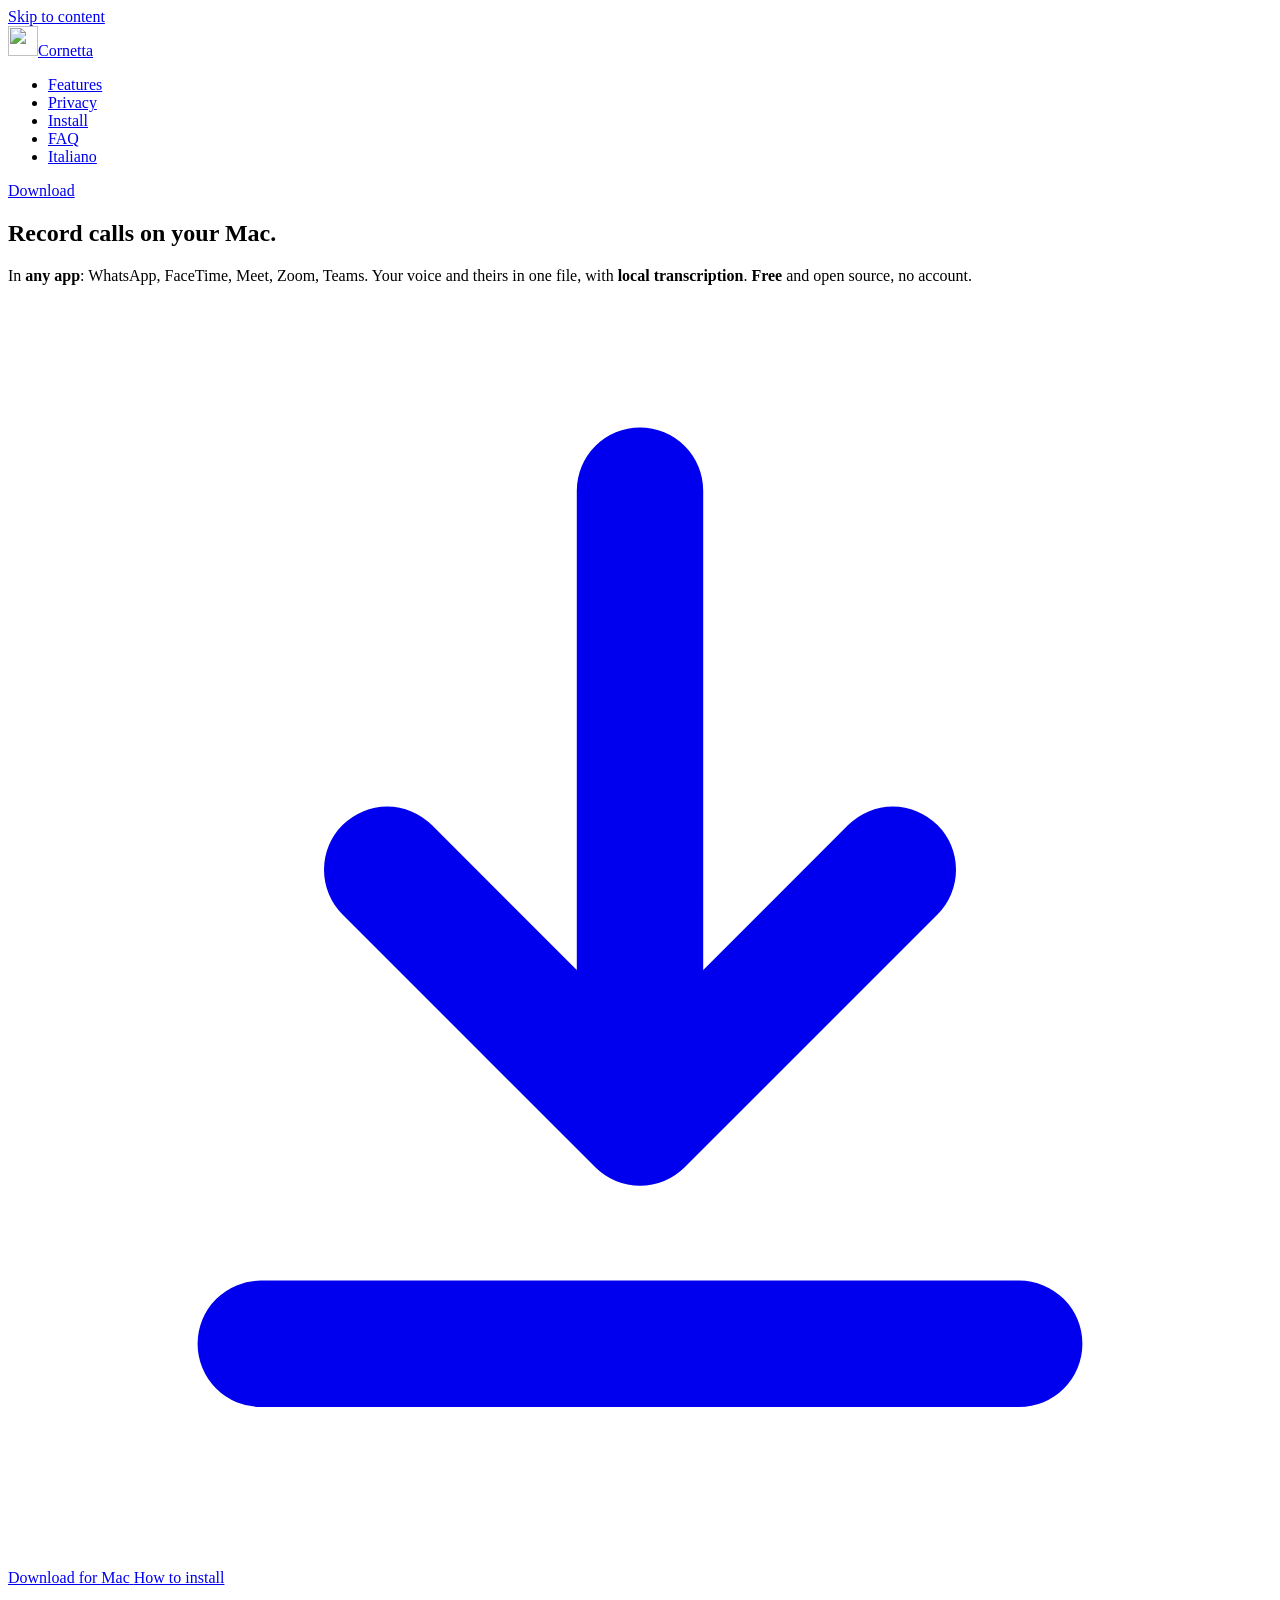
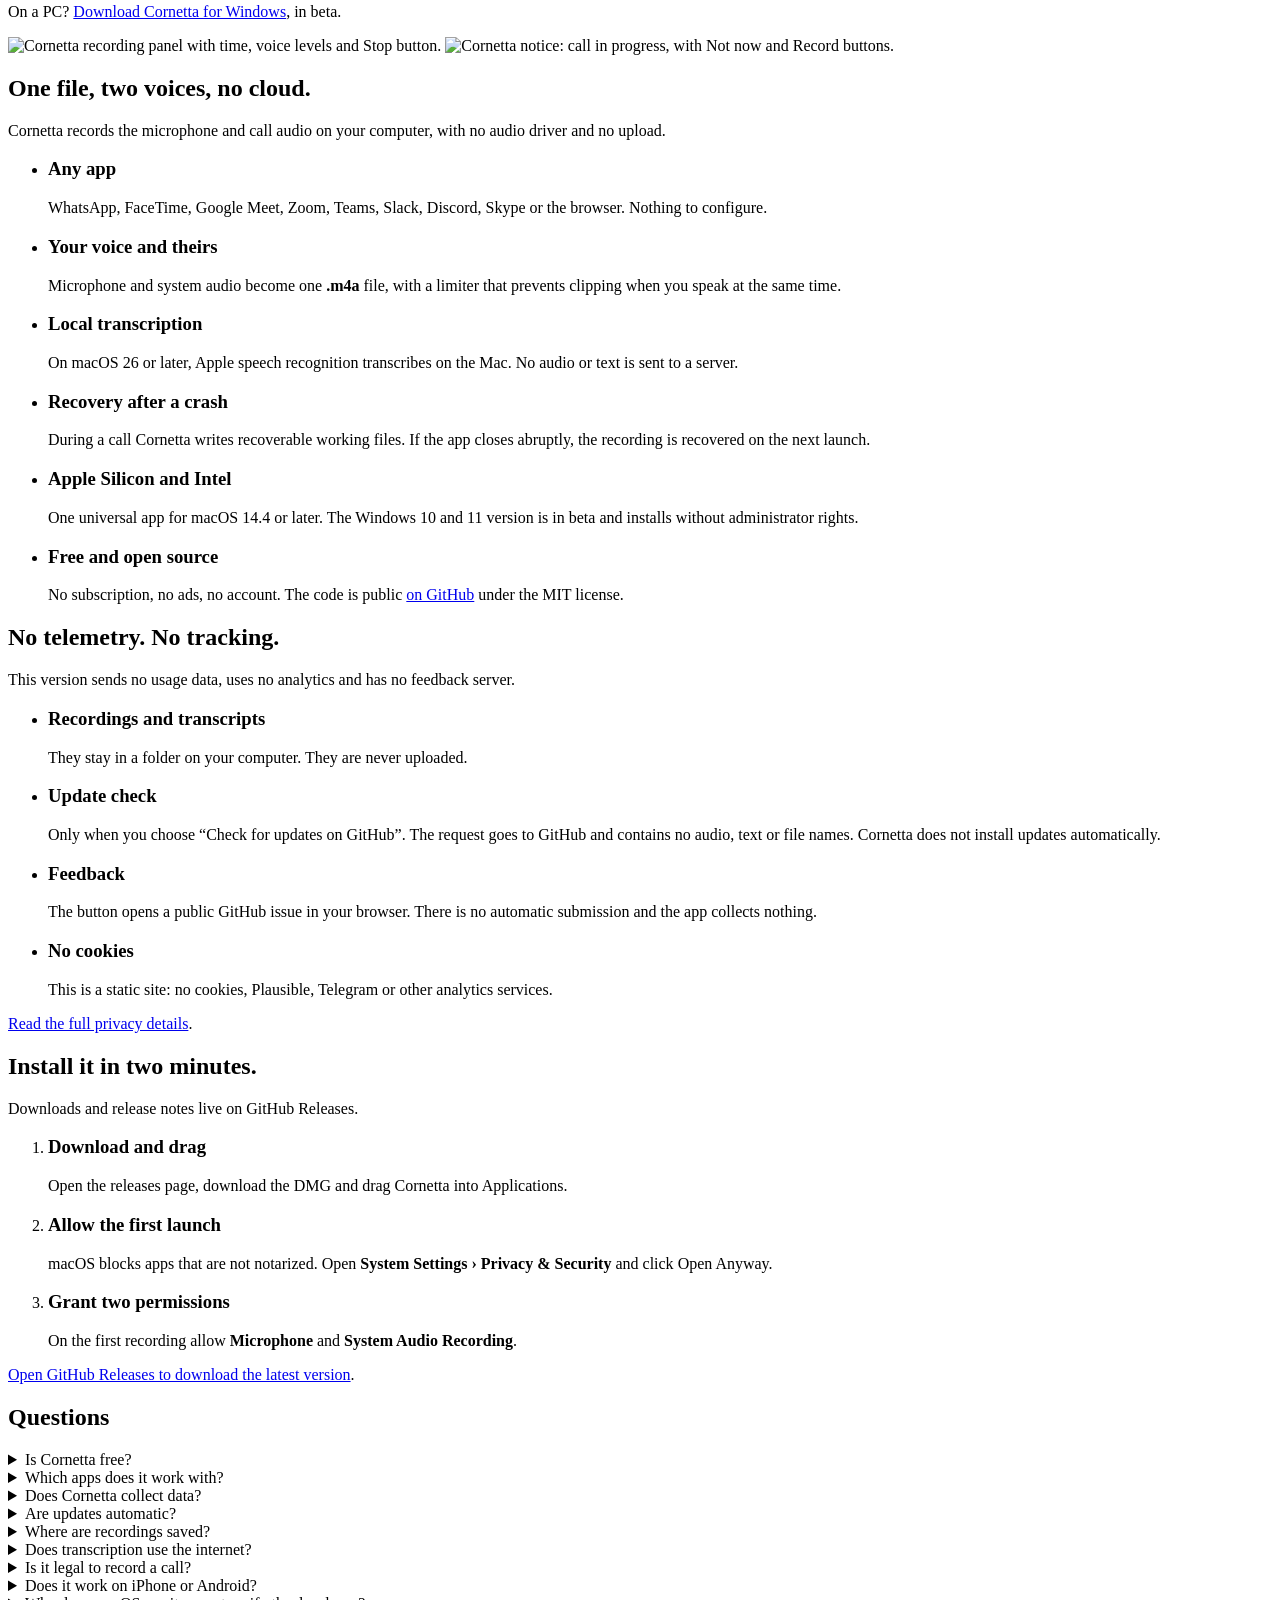
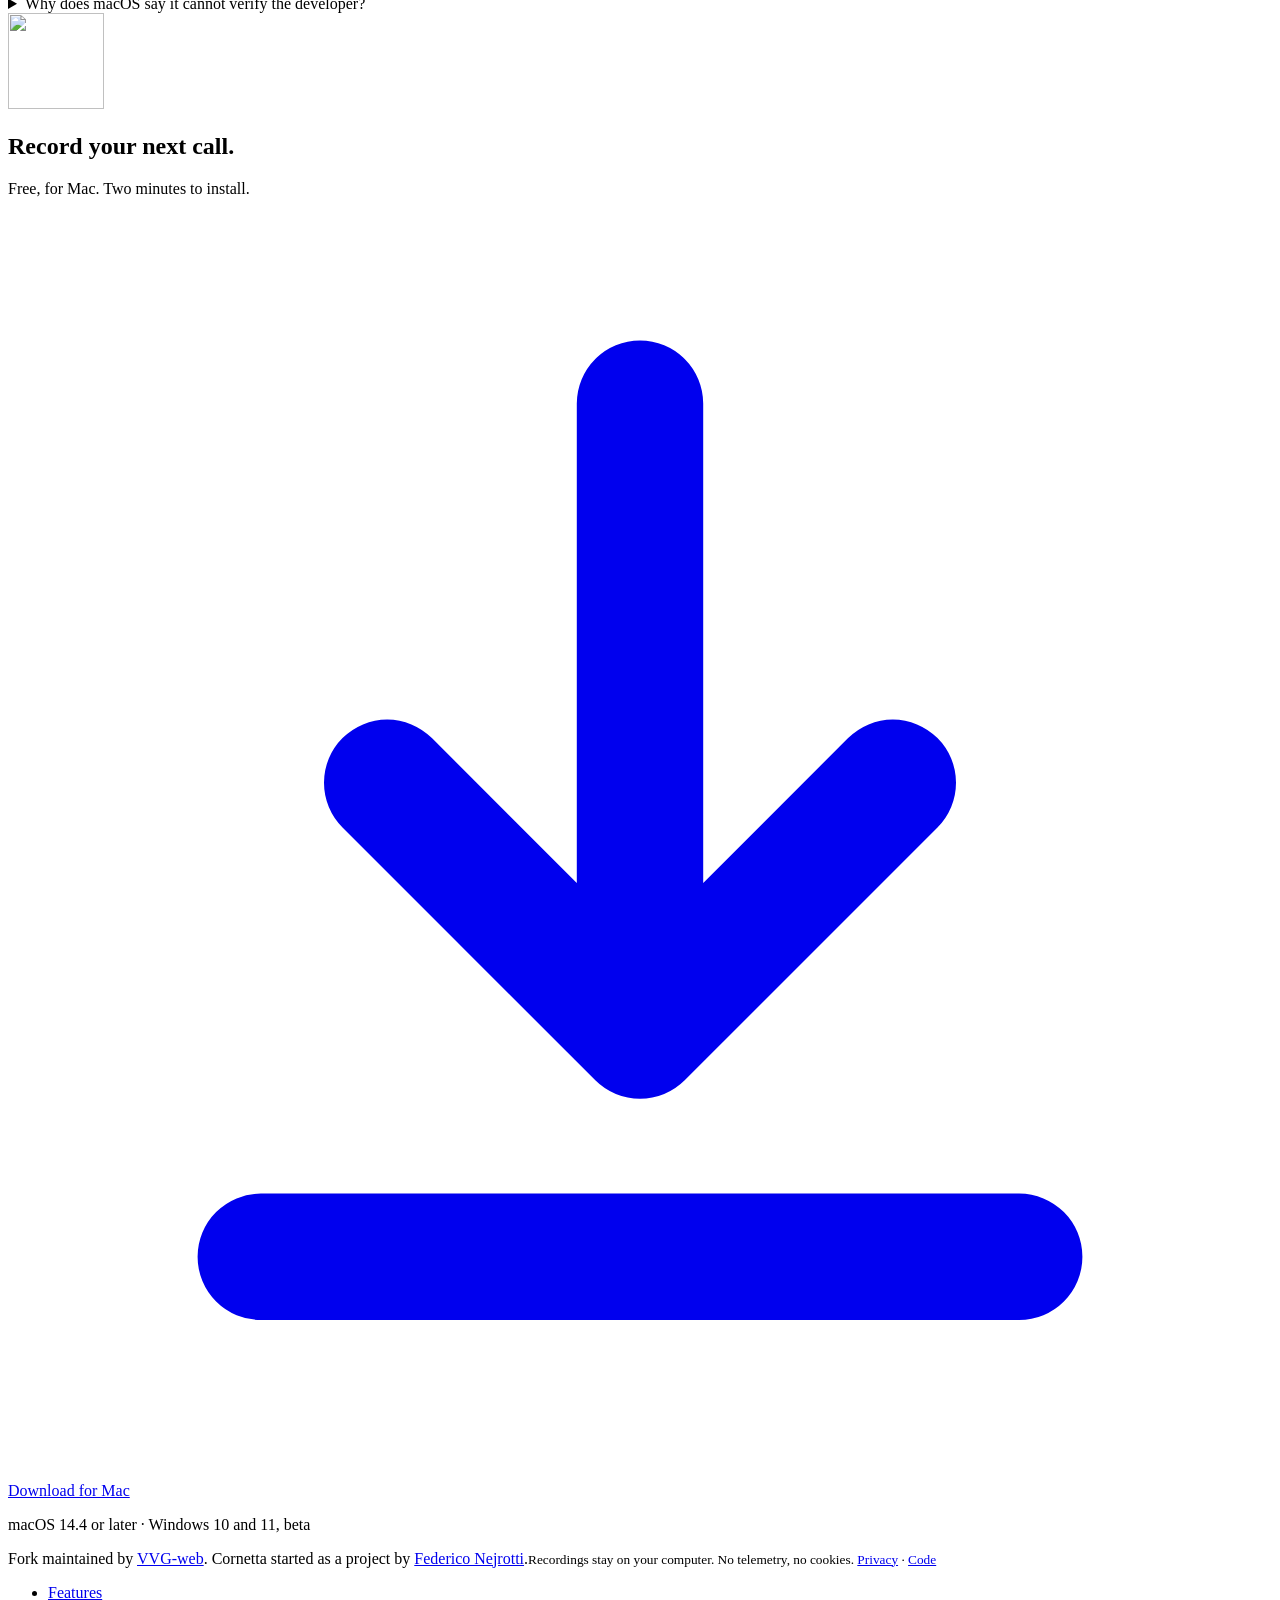
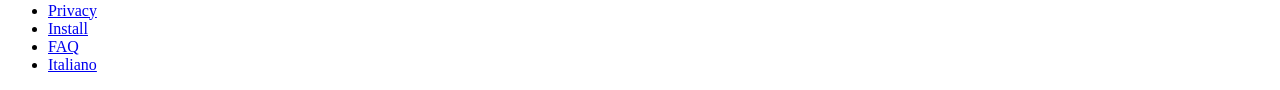
==== site/en/index.html @ 76ba5191 "Make fork privacy-clean with manual GitHub updates - remove macOS and Windows telemetry, installatio" ====
<!doctype html>
<html lang="en">
<head>
<meta charset="utf-8">
<meta name="viewport" content="width=device-width, initial-scale=1">
<title>Cornetta: free, open-source call recorder for Mac and Windows</title>
<meta name="description" content="Cornetta records calls on your Mac in any app. Your voice and theirs in one file, with local transcription. Free, open source, no account. Windows version in beta.">
<meta name="robots" content="index, follow, max-image-preview:large">
<meta name="author" content="VVG-web">
<meta name="theme-color" content="#ffffff">
<link rel="icon" href="/favicon.ico" sizes="any">
<link rel="icon" href="/img/cornetta-icon.webp" type="image/webp">
<link rel="apple-touch-icon" href="/apple-touch-icon.png">
<link rel="manifest" href="/site.webmanifest">
<link rel="preload" href="/assets/site.css" as="style">
<link rel="stylesheet" href="/assets/site.css">
</head>
<body>
<a class="skip" href="#main">Skip to content</a>

<header class="nav">
  <div class="wrap">
    <a class="logo" href="/en/" aria-label="Cornetta, home"><img src="/img/cornetta-icon.webp" alt="" width="30" height="30">Cornetta</a>
    <ul>
      <li><a href="#features">Features</a></li>
      <li><a href="#privacy">Privacy</a></li>
      <li><a href="#install">Install</a></li>
      <li><a href="#faq">FAQ</a></li>
      <li><a href="/" hreflang="it" lang="it">Italiano</a></li>
    </ul>
    <a class="btn btn-primary" href="https://github.com/VVG-web/cornetta-en/releases/latest" data-download-primary><span>Download</span></a>
  </div>
</header>

<main id="main">
  <section class="hero" aria-labelledby="titolo">
    <div class="wrap">
      <h1 id="titolo">Record calls on your <span data-os="mac">Mac.</span><span data-os="windows" hidden>PC.</span></h1>
      <p class="lede" data-os="mac">In <strong>any app</strong>: WhatsApp, FaceTime, Meet, Zoom, Teams. Your voice and theirs in one file, with <strong>local transcription</strong>. <strong>Free</strong> and open source, no account.</p>
      <p class="lede" data-os="windows" hidden>In <strong>any app</strong>: WhatsApp, Meet, Zoom, Teams. Your voice and theirs in one file. <strong>Free</strong> and open source, no account.</p>
      <div class="cta">
        <a class="btn btn-primary" href="https://github.com/VVG-web/cornetta-en/releases/latest" data-download-primary>
          <svg viewBox="0 0 20 20" aria-hidden="true"><path d="M10 3v10m0 0-4-4m4 4 4-4M4 16.5h12" fill="none" stroke="currentColor" stroke-width="2" stroke-linecap="round" stroke-linejoin="round"/></svg>
          <span>Download for Mac</span>
        </a>
        <a class="btn btn-secondary" href="#install">How to install</a>
      </div>
      <p class="meta meta-alt" data-os="mac" data-windows>On a PC? <a href="https://github.com/VVG-web/cornetta-en/releases/latest" data-download-windows>Download Cornetta for Windows</a>, in beta.</p>
      <p class="meta meta-alt" data-os="windows" hidden>On a Mac? <a href="https://github.com/VVG-web/cornetta-en/releases/latest">Download Cornetta for Mac</a>.</p>
      <div class="shots">
        <img class="shot shot-overlay" src="/img/overlay.webp" alt="Cornetta recording panel with time, voice levels and Stop button." width="476" height="137">
        <img class="shot shot-call" src="/img/call.webp" alt="Cornetta notice: call in progress, with Not now and Record buttons." width="436" height="168">
      </div>
    </div>
  </section>

  <section class="section" id="features" aria-labelledby="features-title">
    <div class="wrap">
      <div class="section-head">
        <h2 id="features-title">One file, two voices, no cloud.</h2>
        <p class="intro">Cornetta records the microphone and call audio on your computer, with no audio driver and no upload.</p>
      </div>
      <ul class="details">
        <li><h3>Any app</h3><p>WhatsApp, FaceTime, Google Meet, Zoom, Teams, Slack, Discord, Skype or the browser. Nothing to configure.</p></li>
        <li><h3>Your voice and theirs</h3><p>Microphone and system audio become one <strong>.m4a</strong> file, with a limiter that prevents clipping when you speak at the same time.</p></li>
        <li><h3>Local transcription</h3><p>On macOS 26 or later, Apple speech recognition transcribes on the Mac. No audio or text is sent to a server.</p></li>
        <li><h3>Recovery after a crash</h3><p>During a call Cornetta writes recoverable working files. If the app closes abruptly, the recording is recovered on the next launch.</p></li>
        <li><h3>Apple Silicon and Intel</h3><p>One universal app for macOS 14.4 or later. The Windows 10 and 11 version is in beta and installs without administrator rights.</p></li>
        <li><h3>Free and open source</h3><p>No subscription, no ads, no account. The code is public <a href="https://github.com/VVG-web/cornetta-en">on GitHub</a> under the MIT license.</p></li>
      </ul>
    </div>
  </section>

  <section class="section section-soft" id="privacy" aria-labelledby="privacy-title">
    <div class="wrap">
      <div class="section-head">
        <h2 id="privacy-title">No telemetry. No tracking.</h2>
        <p class="intro">This version sends no usage data, uses no analytics and has no feedback server.</p>
      </div>
      <ul class="details">
        <li><h3>Recordings and transcripts</h3><p>They stay in a folder on your computer. They are never uploaded.</p></li>
        <li><h3>Update check</h3><p>Only when you choose “Check for updates on GitHub”. The request goes to GitHub and contains no audio, text or file names. Cornetta does not install updates automatically.</p></li>
        <li><h3>Feedback</h3><p>The button opens a public GitHub issue in your browser. There is no automatic submission and the app collects nothing.</p></li>
        <li><h3>No cookies</h3><p>This is a static site: no cookies, Plausible, Telegram or other analytics services.</p></li>
      </ul>
      <p><a href="/en/privacy/">Read the full privacy details</a>.</p>
    </div>
  </section>

  <section class="section" id="install" aria-labelledby="install-title">
    <div class="wrap">
      <div class="section-head">
        <h2 id="install-title">Install it in <span data-os="mac">two minutes</span><span data-os="windows" hidden>three steps</span>.</h2>
        <p class="intro">Downloads and release notes live on GitHub Releases.</p>
      </div>
      <ol class="steps" data-os="mac">
        <li><h3>Download and drag</h3><p>Open the releases page, download the DMG and drag Cornetta into Applications.</p></li>
        <li><h3>Allow the first launch</h3><p>macOS blocks apps that are not notarized. Open <strong>System Settings › Privacy &amp; Security</strong> and click <span class="key">Open Anyway</span>.</p></li>
        <li><h3>Grant two permissions</h3><p>On the first recording allow <strong>Microphone</strong> and <strong>System Audio Recording</strong>.</p></li>
      </ol>
      <ol class="steps" data-os="windows" hidden>
        <li><h3>Download and open</h3><p>Download <strong>CornettaSetup.exe</strong> from the releases page. No administrator rights needed.</p></li>
        <li><h3>Allow the first launch</h3><p>If Windows shows “Windows protected your PC”, click <span class="key">More info</span> and then <span class="key">Run anyway</span>.</p></li>
        <li><h3>Find it near the clock</h3><p>Cornetta appears in the notification area. If you do not see it, open the <span class="key">^</span> arrow.</p></li>
      </ol>
      <p class="meta"><a href="https://github.com/VVG-web/cornetta-en/releases/latest">Open GitHub Releases to download the latest version</a>.</p>
    </div>
  </section>

  <section class="section section-soft" id="faq" aria-labelledby="faq-title">
    <div class="wrap">
      <div class="section-head center"><h2 id="faq-title">Questions</h2></div>
      <div class="faq">
        <details><summary>Is Cornetta free?</summary><div class="answer"><p>Yes. Free, with no account, no subscription and no ads.</p></div></details>
        <details><summary>Which apps does it work with?</summary><div class="answer"><p>Any app that uses your computer's microphone and audio: WhatsApp, FaceTime, Google Meet, Zoom, Microsoft Teams, Slack, Discord, Skype and calls in the browser.</p></div></details>
        <details><summary>Does Cornetta collect data?</summary><div class="answer"><p>No. This version has no telemetry, analytics, cookies or feedback server. The only connection is one you start: the manual GitHub release check or opening a GitHub issue.</p><p>Audio and transcripts never leave your computer.</p></div></details>
        <details><summary>Are updates automatic?</summary><div class="answer"><p>No. Choose <strong>Check for updates on GitHub…</strong> from the menu: Cornetta compares the installed version with the latest release and, if there is a new one, opens the GitHub page. It does not download or install anything automatically.</p></div></details>
        <details><summary>Where are recordings saved?</summary><div class="answer"><p>In <strong>Music › Cornetta</strong>, as .m4a files (AAC, 48 kHz, stereo) named with date and time. They stay on your computer.</p></div></details>
        <details><summary>Does transcription use the internet?</summary><div class="answer"><p>No. On macOS 26 or later it uses Apple speech recognition on the Mac. The system may download a language model once, but the call content is never sent to Cornetta.</p></div></details>
        <details><summary>Is it legal to record a call?</summary><div class="answer"><p>It depends on where you live. In Italy and other one-party-consent places you may record a conversation you take part in for personal use; sharing it without consent is not allowed. Other countries and some US states require everyone's consent. Check your local law before recording.</p></div></details>
        <details><summary>Does it work on iPhone or Android?</summary><div class="answer"><p>No. iOS gives no app access to call audio, and Android blocks it for regular apps since Android 10. Cornetta runs on your computer.</p></div></details>
        <details><summary>Why does macOS say it cannot verify the developer?</summary><div class="answer"><p>This fork does not have a notarized Apple signature. On first launch open <strong>System Settings › Privacy &amp; Security</strong> and click <span class="key">Open Anyway</span>. You only do this once.</p></div></details>
      </div>
    </div>
  </section>

  <section class="closing" aria-labelledby="closing-title">
    <div class="wrap">
      <img src="/img/cornetta-icon.webp" alt="" width="96" height="96" loading="lazy">
      <h2 id="closing-title">Record your next call.</h2>
      <p data-os="mac">Free, for Mac. Two minutes to install.</p>
      <p data-os="windows" hidden>Free, for Windows, in beta. It installs without administrator rights.</p>
      <a class="btn btn-primary" href="https://github.com/VVG-web/cornetta-en/releases/latest" data-download-primary>
        <svg viewBox="0 0 20 20" aria-hidden="true"><path d="M10 3v10m0 0-4-4m4 4 4-4M4 16.5h12" fill="none" stroke="currentColor" stroke-width="2" stroke-linecap="round" stroke-linejoin="round"/></svg>
        <span>Download for Mac</span>
      </a>
      <p class="meta">macOS 14.4 or later · Windows 10 and 11, beta</p>
    </div>
  </section>
</main>

<footer>
  <div class="wrap">
    <div>Fork maintained by <a href="https://github.com/VVG-web/cornetta-en">VVG-web</a>. Cornetta started as a project by <a href="https://github.com/stellakamikaze/cornetta">Federico Nejrotti</a>.<small>Recordings stay on your computer. No telemetry, no cookies. <a href="/en/privacy/">Privacy</a> · <a href="https://github.com/VVG-web/cornetta-en">Code</a></small></div>
    <ul>
      <li><a href="#features">Features</a></li>
      <li><a href="#privacy">Privacy</a></li>
      <li><a href="#install">Install</a></li>
      <li><a href="#faq">FAQ</a></li>
      <li><a href="/" hreflang="it" lang="it">Italiano</a></li>
    </ul>
  </div>
</footer>
<script src="/assets/site.js" defer></script>
</body>
</html>
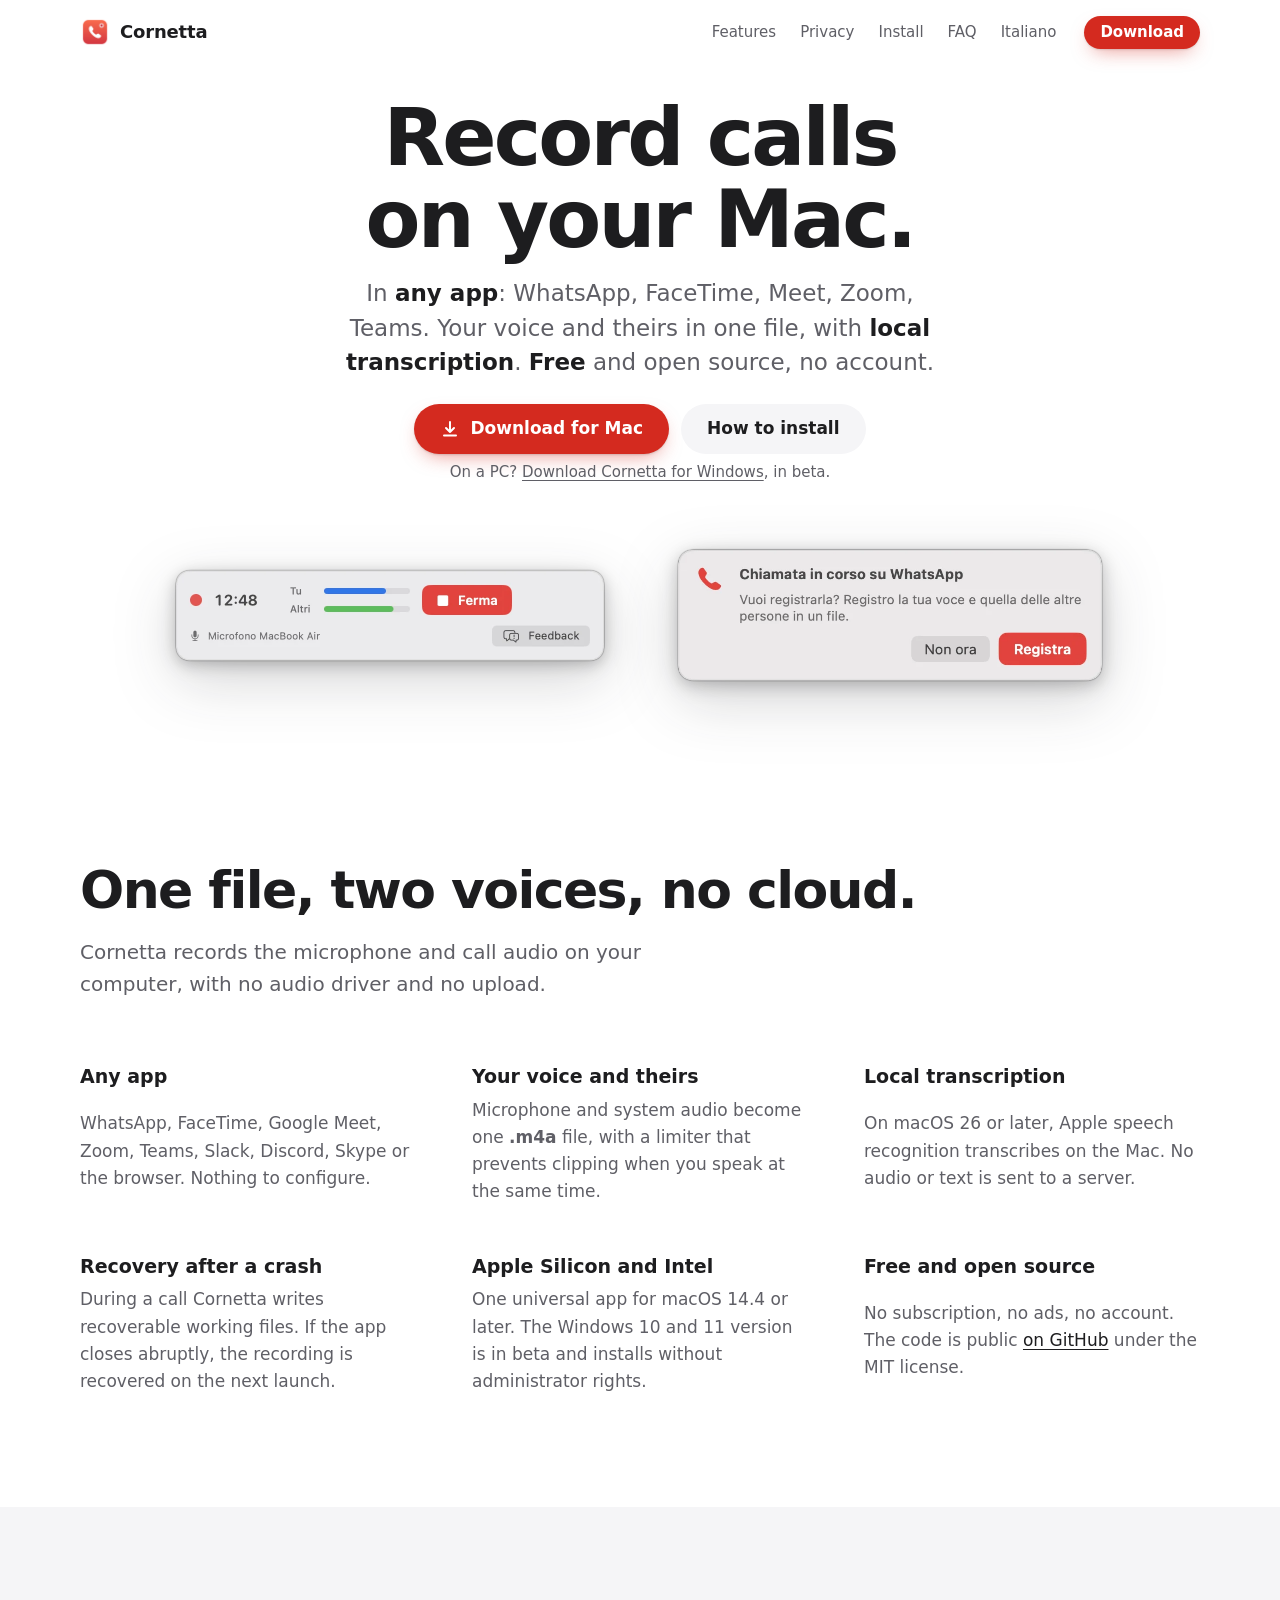
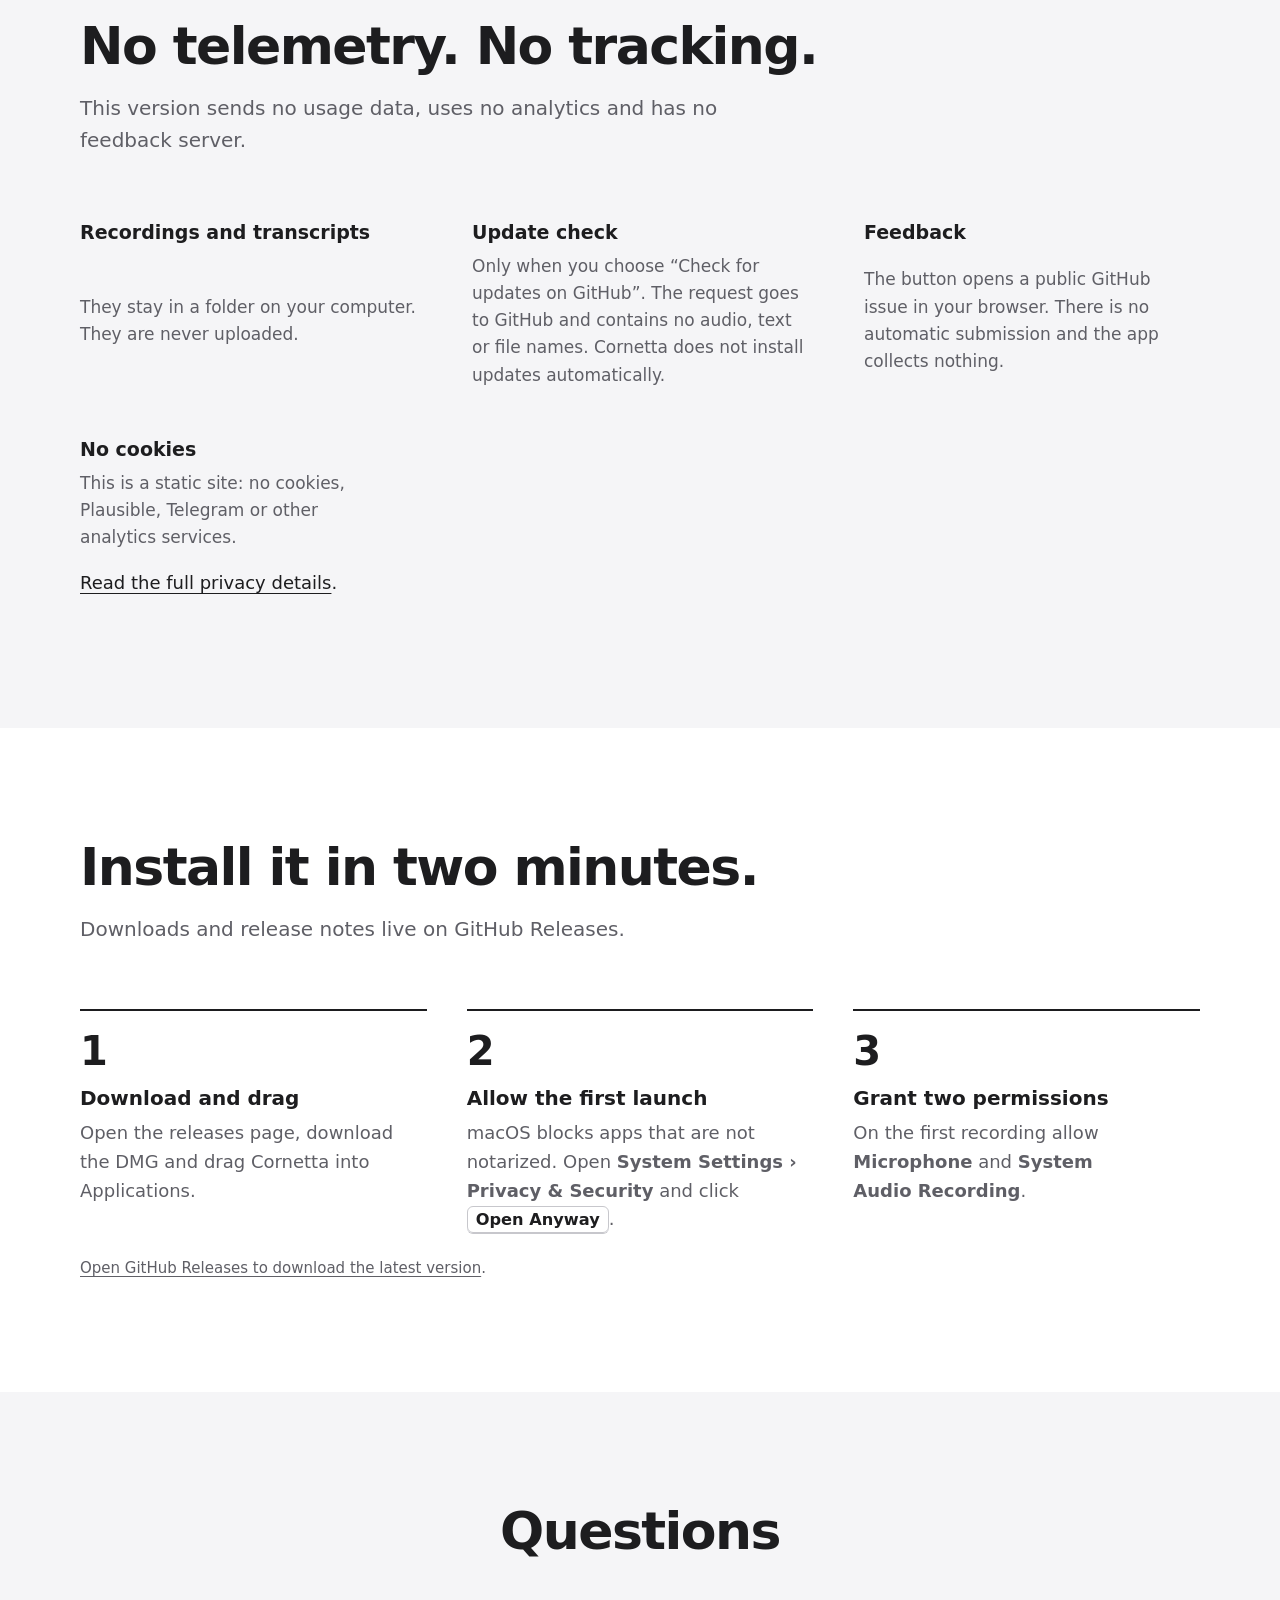
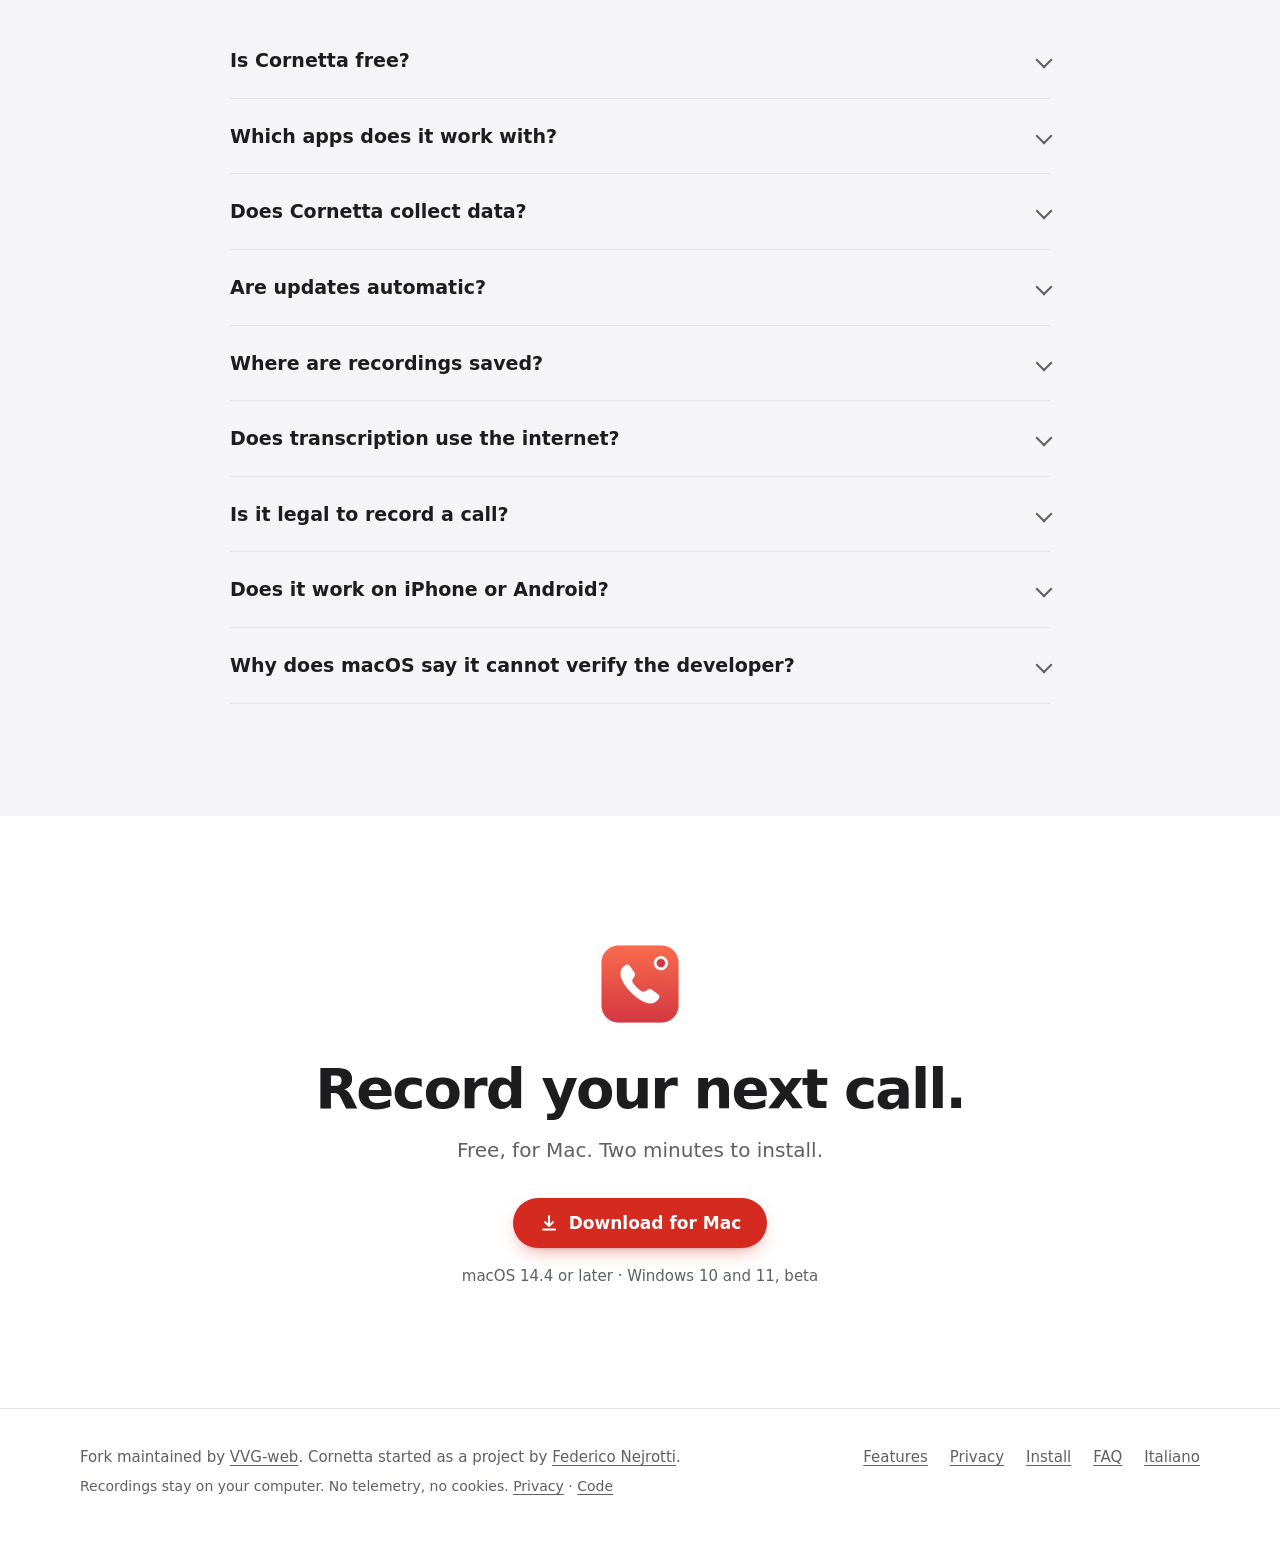
==== commit b4d86a08: "Publish static site on GitHub Pages - make every page asset and navigation URL project-relative\n- a" ====
--- a/site/en/index.html
+++ b/site/en/index.html
@@ -8,25 +8,26 @@
 <meta name="robots" content="index, follow, max-image-preview:large">
 <meta name="author" content="VVG-web">
 <meta name="theme-color" content="#ffffff">
-<link rel="icon" href="/favicon.ico" sizes="any">
-<link rel="icon" href="/img/cornetta-icon.webp" type="image/webp">
-<link rel="apple-touch-icon" href="/apple-touch-icon.png">
-<link rel="manifest" href="/site.webmanifest">
-<link rel="preload" href="/assets/site.css" as="style">
-<link rel="stylesheet" href="/assets/site.css">
+<meta http-equiv="Content-Security-Policy" content="default-src 'none'; script-src 'self'; style-src 'self'; img-src 'self'; manifest-src 'self'; connect-src 'none'; base-uri 'none'; form-action 'none'">
+<link rel="icon" href="../favicon.ico" sizes="any">
+<link rel="icon" href="../img/cornetta-icon.webp" type="image/webp">
+<link rel="apple-touch-icon" href="../apple-touch-icon.png">
+<link rel="manifest" href="../site.webmanifest">
+<link rel="preload" href="../assets/site.css" as="style">
+<link rel="stylesheet" href="../assets/site.css">
 </head>
 <body>
 <a class="skip" href="#main">Skip to content</a>
 
 <header class="nav">
   <div class="wrap">
-    <a class="logo" href="/en/" aria-label="Cornetta, home"><img src="/img/cornetta-icon.webp" alt="" width="30" height="30">Cornetta</a>
+    <a class="logo" href="./" aria-label="Cornetta, home"><img src="../img/cornetta-icon.webp" alt="" width="30" height="30">Cornetta</a>
     <ul>
       <li><a href="#features">Features</a></li>
       <li><a href="#privacy">Privacy</a></li>
       <li><a href="#install">Install</a></li>
       <li><a href="#faq">FAQ</a></li>
-      <li><a href="/" hreflang="it" lang="it">Italiano</a></li>
+      <li><a href="../" hreflang="it" lang="it">Italiano</a></li>
     </ul>
     <a class="btn btn-primary" href="https://github.com/VVG-web/cornetta-en/releases/latest" data-download-primary><span>Download</span></a>
   </div>
@@ -48,8 +49,8 @@
       <p class="meta meta-alt" data-os="mac" data-windows>On a PC? <a href="https://github.com/VVG-web/cornetta-en/releases/latest" data-download-windows>Download Cornetta for Windows</a>, in beta.</p>
       <p class="meta meta-alt" data-os="windows" hidden>On a Mac? <a href="https://github.com/VVG-web/cornetta-en/releases/latest">Download Cornetta for Mac</a>.</p>
       <div class="shots">
-        <img class="shot shot-overlay" src="/img/overlay.webp" alt="Cornetta recording panel with time, voice levels and Stop button." width="476" height="137">
-        <img class="shot shot-call" src="/img/call.webp" alt="Cornetta notice: call in progress, with Not now and Record buttons." width="436" height="168">
+        <img class="shot shot-overlay" src="../img/overlay.webp" alt="Cornetta recording panel with time, voice levels and Stop button." width="476" height="137">
+        <img class="shot shot-call" src="../img/call.webp" alt="Cornetta notice: call in progress, with Not now and Record buttons." width="436" height="168">
       </div>
     </div>
   </section>
@@ -83,7 +84,7 @@
         <li><h3>Feedback</h3><p>The button opens a public GitHub issue in your browser. There is no automatic submission and the app collects nothing.</p></li>
         <li><h3>No cookies</h3><p>This is a static site: no cookies, Plausible, Telegram or other analytics services.</p></li>
       </ul>
-      <p><a href="/en/privacy/">Read the full privacy details</a>.</p>
+      <p><a href="privacy/">Read the full privacy details</a>.</p>
     </div>
   </section>
 
@@ -126,7 +127,7 @@
 
   <section class="closing" aria-labelledby="closing-title">
     <div class="wrap">
-      <img src="/img/cornetta-icon.webp" alt="" width="96" height="96" loading="lazy">
+      <img src="../img/cornetta-icon.webp" alt="" width="96" height="96" loading="lazy">
       <h2 id="closing-title">Record your next call.</h2>
       <p data-os="mac">Free, for Mac. Two minutes to install.</p>
       <p data-os="windows" hidden>Free, for Windows, in beta. It installs without administrator rights.</p>
@@ -141,16 +142,16 @@
 
 <footer>
   <div class="wrap">
-    <div>Fork maintained by <a href="https://github.com/VVG-web/cornetta-en">VVG-web</a>. Cornetta started as a project by <a href="https://github.com/stellakamikaze/cornetta">Federico Nejrotti</a>.<small>Recordings stay on your computer. No telemetry, no cookies. <a href="/en/privacy/">Privacy</a> · <a href="https://github.com/VVG-web/cornetta-en">Code</a></small></div>
+    <div>Fork maintained by <a href="https://github.com/VVG-web/cornetta-en">VVG-web</a>. Cornetta started as a project by <a href="https://github.com/stellakamikaze/cornetta">Federico Nejrotti</a>.<small>Recordings stay on your computer. No telemetry, no cookies. <a href="privacy/">Privacy</a> · <a href="https://github.com/VVG-web/cornetta-en">Code</a></small></div>
     <ul>
       <li><a href="#features">Features</a></li>
       <li><a href="#privacy">Privacy</a></li>
       <li><a href="#install">Install</a></li>
       <li><a href="#faq">FAQ</a></li>
-      <li><a href="/" hreflang="it" lang="it">Italiano</a></li>
+      <li><a href="../" hreflang="it" lang="it">Italiano</a></li>
     </ul>
   </div>
 </footer>
-<script src="/assets/site.js" defer></script>
+<script src="../assets/site.js" defer></script>
 </body>
 </html>
--- a/site/assets/site.css
+++ b/site/assets/site.css
@@ -0,0 +1,206 @@
+/* Cornetta · sito. Nessuno stile inline: la Content-Security-Policy ammette solo questo file. */
+:root {
+  --bg: #ffffff;
+  --bg-soft: #f5f5f7;
+  --bg-deep: #ececf0;
+  --ink: #1d1d1f;
+  --ink-2: #5f5f66;
+  --line: #e3e3e8;
+  --accent: #d42a1f;
+  --accent-hover: #bb2219;
+  --accent-soft: #fdecea;
+  --blue: #2f6fe4;
+  --green: #2f9e4f;
+  --focus: #2f6fe4;
+  --on-accent: #ffffff;
+  --ink-3: #3a3a3c;
+  --selection: #ffd8d4;
+  --key-line: #c7c7cc;
+  --warn-bg: #fff7e0;
+  --warn-ink: #5c4400;
+  --warn-icon: #b07a00;
+  --glass: rgb(255 255 255 / 86%);
+  --glass-menubar: rgb(255 255 255 / 62%);
+  --glass-edge: rgb(255 255 255 / 70%);
+  --scene-1: #e9edf5;
+  --scene-2: #dfe5ef;
+  --scene-3: #e8e2ea;
+  --shadow-key: rgb(0 0 0 / 12%);
+  --shadow-accent: rgb(212 42 31 / 55%);
+  --ring-accent: rgb(212 42 31 / 25%);
+  --shadow-scene: rgb(29 29 31 / 35%);
+  --shadow-shot: rgb(29 29 31 / 18%);
+  --radius: 18px;
+  --wrap: 1120px;
+  --font: -apple-system, BlinkMacSystemFont, "SF Pro Text", "Segoe UI", system-ui, sans-serif;
+  --font-display: -apple-system, BlinkMacSystemFont, "SF Pro Display", "Segoe UI", system-ui, sans-serif;
+}
+
+*, *::before, *::after { box-sizing: border-box; }
+html { overflow-x: clip; -webkit-text-size-adjust: 100%; scroll-behavior: smooth; scroll-padding-top: 84px; background: var(--bg); }
+body { overflow-x: clip; margin: 0; color: var(--ink); background: var(--bg); font: 400 1.125rem/1.6 var(--font); -webkit-font-smoothing: antialiased; }
+img, svg { display: block; max-width: 100%; height: auto; }
+h2, h3 { text-wrap: balance; }
+p, li { text-wrap: pretty; }
+strong { font-weight: 600; }
+a { color: var(--ink); text-underline-offset: 0.2em; text-decoration-thickness: 1px; }
+a:hover { color: var(--accent); }
+::selection { background: var(--selection); color: var(--ink); }
+:focus-visible { outline: 3px solid var(--focus); outline-offset: 3px; border-radius: 8px; }
+@media (prefers-reduced-motion: reduce) { html { scroll-behavior: auto; } *, *::before, *::after { transition: none !important; animation: none !important; } }
+
+.wrap { width: min(100% - 40px, var(--wrap)); margin-inline: auto; }
+.skip { position: absolute; left: 12px; top: 8px; background: var(--ink); color: var(--on-accent); padding: 8px 14px; border-radius: 8px; z-index: 10; }
+.skip:not(:focus) { width: 1px; height: 1px; margin: -1px; padding: 0; overflow: hidden; clip-path: inset(50%); white-space: nowrap; }
+.skip:focus, .skip:hover { color: var(--on-accent); }
+
+/* Navigazione */
+.nav { position: sticky; top: 0; z-index: 5; background: var(--glass); backdrop-filter: saturate(180%) blur(16px); -webkit-backdrop-filter: saturate(180%) blur(16px); border-bottom: 1px solid transparent; transition: border-color 200ms; }
+.nav.scrolled { border-bottom-color: var(--line); }
+.nav .wrap { display: flex; align-items: center; gap: 28px; height: 64px; }
+.logo { display: flex; align-items: center; gap: 10px; font: 700 1.125rem/1 var(--font-display); text-decoration: none; letter-spacing: -0.01em; }
+.logo img { width: 30px; height: 30px; }
+.nav ul { display: flex; gap: 24px; list-style: none; margin: 0 0 0 auto; padding: 0; font-size: 0.9375rem; }
+.nav ul a { text-decoration: none; color: var(--ink-2); }
+.nav ul a:hover { color: var(--ink); }
+.nav .btn { padding: 9px 16px; font-size: 0.9375rem; }
+
+/* Pulsanti */
+.btn { display: inline-flex; align-items: center; gap: 10px; padding: 15px 26px; border-radius: 999px; font: 600 1.0625rem/1 var(--font); text-decoration: none; border: 0; cursor: pointer; transition: background-color 150ms, transform 150ms cubic-bezier(0.2, 0.8, 0.2, 1), box-shadow 150ms; }
+.btn-primary { background: var(--accent); color: var(--on-accent); box-shadow: 0 1px 2px var(--shadow-key), 0 8px 20px -8px var(--shadow-accent); }
+.btn-primary:hover { background: var(--accent-hover); color: var(--on-accent); transform: translateY(-1px); }
+.btn-primary:active { transform: translateY(0); }
+.btn-secondary { background: var(--bg-soft); color: var(--ink); }
+.btn-secondary:hover { background: var(--bg-deep); color: var(--ink); }
+.btn svg { width: 20px; height: 20px; flex: none; }
+
+/* Hero */
+.hero { padding: 32px 0 40px; text-align: center; }
+.hero h1 { font: 800 clamp(2.75rem, 7vw, 5rem)/1.02 var(--font-display); letter-spacing: -0.035em; margin: 0 auto 16px; max-width: 14ch; text-wrap: balance; }
+.hero .lede { font-size: clamp(1.1875rem, 2.2vw, 1.4375rem); line-height: 1.5; color: var(--ink-2); margin: 0 auto 24px; max-width: 44ch; text-wrap: balance; }
+.hero .lede strong { color: var(--ink); font-weight: 600; }
+.cta { display: flex; flex-wrap: wrap; gap: 12px; justify-content: center; }
+.meta { margin: 12px 0 0; font-size: 0.9375rem; color: var(--ink-2); font-variant-numeric: tabular-nums; }
+.meta-alt { margin-top: 6px; }
+.meta a { color: var(--ink-2); }
+.meta a:hover { color: var(--accent); }
+.os-note { margin: 14px auto 0; max-width: 46ch; font-size: 0.9375rem; color: var(--ink-2); }
+.os-note[hidden] { display: none; }
+.os-link { display: block; margin-top: 8px; color: var(--ink); font-weight: 600; overflow-wrap: anywhere; -webkit-user-select: all; user-select: all; }
+/* Varianti per sistema: site.js mostra quella del visitatore. Vince sul display di .steps, .callout e simili. */
+[data-os][hidden] { display: none; }
+
+/* La scena: una porzione di desktop con Cornetta al lavoro. */
+.scene { margin: 28px auto 0; width: min(100% - 40px, 1040px); aspect-ratio: 2 / 1; position: relative; border-radius: 22px; overflow: hidden; background: linear-gradient(160deg, var(--scene-1) 0%, var(--scene-2) 45%, var(--scene-3) 100%); box-shadow: 0 1px 0 var(--glass-edge) inset, 0 30px 60px -30px var(--shadow-scene); }
+.menubar { position: absolute; inset: 0 0 auto 0; height: 34px; background: var(--glass-menubar); backdrop-filter: blur(20px); -webkit-backdrop-filter: blur(20px); display: flex; align-items: center; justify-content: flex-end; gap: 18px; padding: 0 18px; font: 400 0.875rem/1 var(--font); color: var(--ink); }
+.menubar .rec { display: inline-flex; align-items: center; gap: 7px; font-variant-numeric: tabular-nums; font-weight: 600; }
+.menubar .rec i { width: 11px; height: 11px; border-radius: 50%; background: var(--accent); box-shadow: 0 0 0 2px var(--ring-accent); }
+.menubar .muted { color: var(--ink-3); }
+.scene .shot { position: absolute; filter: drop-shadow(0 18px 30px var(--shadow-shot)); }
+.scene .shot-overlay { top: 11%; right: 3%; width: 54%; }
+.scene .shot-call { left: 5%; bottom: 8%; width: 50%; }
+.scene .caption { position: absolute; left: 5%; top: 20%; max-width: 36%; text-align: left; font: 600 clamp(0.875rem, 1.6vw, 1.125rem)/1.35 var(--font); color: var(--ink-3); }
+
+/* Screenshot statici senza scena desktop, per la pagina GitHub-only. */
+.shots { margin: 44px auto 0; display: flex; align-items: center; justify-content: center; gap: 24px; flex-wrap: wrap; }
+.shots .shot { display: block; width: min(46%, 476px); height: auto; filter: drop-shadow(0 18px 30px var(--shadow-shot)); border-radius: 18px; }
+
+.works { padding: 40px 0 8px; text-align: center; }
+.works p { margin: 0 0 14px; color: var(--ink-2); font-size: 0.9375rem; }
+.works ul { list-style: none; margin: 0; padding: 0; display: flex; flex-wrap: wrap; justify-content: center; gap: 10px 28px; font: 600 1.0625rem/1.4 var(--font); color: var(--ink-3); }
+
+/* Funzioni: righe alternate, testo e immagine */
+.section { padding: 112px 0; }
+.section-soft { background: var(--bg-soft); }
+.section h2 { font: 800 clamp(2.125rem, 4.4vw, 3.25rem)/1.06 var(--font-display); letter-spacing: -0.03em; margin: 0 0 18px; text-wrap: balance; }
+.section .intro { color: var(--ink-2); font-size: 1.25rem; max-width: 52ch; margin: 0; }
+.section-head { margin-bottom: 64px; }
+.section-head.center { text-align: center; }
+.section-head.center .intro { margin-inline: auto; }
+
+.feature { display: grid; grid-template-columns: 1fr 1.1fr; gap: 72px; align-items: center; }
+.feature + .feature { margin-top: 112px; }
+.feature.flip .feature-text { order: 2; }
+.feature h3 { font: 800 clamp(1.625rem, 3vw, 2.125rem)/1.15 var(--font-display); letter-spacing: -0.02em; margin: 0 0 14px; }
+.feature p { color: var(--ink-2); margin: 0 0 14px; max-width: 46ch; }
+.feature ul { margin: 18px 0 0; padding: 0; list-style: none; display: grid; gap: 10px; }
+.feature li { display: flex; gap: 12px; align-items: baseline; }
+.feature li::before { content: ""; flex: none; width: 8px; height: 8px; border-radius: 50%; background: var(--accent); transform: translateY(-2px); }
+.feature-media { margin: 0; background: var(--bg-soft); border-radius: var(--radius); padding: clamp(20px, 3.5vw, 40px); display: grid; place-items: center; }
+.feature-media figcaption { margin-top: 12px; font-size: 0.9375rem; color: var(--ink-2); text-align: center; }
+.section-soft .feature-media { background: var(--bg); }
+.feature-media img { width: 100%; max-width: 520px; }
+
+/* Elenco dei dettagli: icona, titolo, testo. Niente schede. */
+.details { display: grid; grid-template-columns: repeat(3, 1fr); gap: 48px 56px; margin: 0; padding: 0; list-style: none; }
+.details li { display: grid; gap: 8px; }
+.details svg { width: 28px; height: 28px; color: var(--accent); margin-bottom: 6px; }
+.details h3 { font: 600 1.1875rem/1.3 var(--font); margin: 0; }
+.details p { margin: 0; color: var(--ink-2); font-size: 1.0625rem; }
+
+/* Installazione */
+.steps { counter-reset: step; display: grid; grid-template-columns: repeat(3, 1fr); gap: 40px; margin: 0; padding: 0; list-style: none; }
+.steps li { counter-increment: step; border-top: 2px solid var(--ink); padding-top: 20px; }
+.steps li::before { content: counter(step); display: block; font: 800 2.5rem/1 var(--font-display); letter-spacing: -0.03em; margin-bottom: 14px; }
+.steps h3 { font: 600 1.25rem/1.3 var(--font); margin: 0 0 8px; }
+.steps p { margin: 0 0 10px; color: var(--ink-2); }
+.key { font: 600 0.9em/1 var(--font); white-space: nowrap; padding: 3px 8px; border: 1px solid var(--key-line); border-radius: 6px; background: var(--bg); color: var(--ink); box-shadow: 0 1px 0 var(--key-line); }
+.callout { margin-top: 48px; padding: 22px 26px; border-radius: var(--radius); background: var(--warn-bg); color: var(--warn-ink); display: flex; gap: 16px; align-items: flex-start; }
+.callout svg { width: 24px; height: 24px; flex: none; margin-top: 2px; color: var(--warn-icon); }
+.callout p { margin: 0; }
+
+/* Pagina privacy: lettura */
+.prose-page { padding: 72px 0 112px; }
+.prose { max-width: 68ch; }
+.prose h1 { font: 800 clamp(2.375rem, 5vw, 3.75rem)/1.04 var(--font-display); letter-spacing: -0.035em; margin: 0 0 20px; text-wrap: balance; }
+.prose .lede-small { font-size: 1.25rem; color: var(--ink-2); margin: 0 0 12px; }
+.prose .updated { font-size: 0.9375rem; color: var(--ink-2); margin: 0 0 56px; }
+.prose h2 { font: 800 1.625rem/1.2 var(--font-display); letter-spacing: -0.02em; margin: 56px 0 14px; text-wrap: balance; }
+.prose ul { padding-left: 1.2em; }
+.prose li { margin: 6px 0; }
+.prose li::marker { color: var(--accent); }
+.prose code { font-size: 0.9em; background: var(--bg-soft); padding: 2px 6px; border-radius: 6px; }
+
+/* FAQ */
+.faq { max-width: 820px; margin: 0 auto; }
+.faq details { border-bottom: 1px solid var(--line); }
+.faq summary { list-style: none; cursor: pointer; display: flex; justify-content: space-between; gap: 24px; padding: 24px 0; font: 600 1.1875rem/1.4 var(--font); }
+.faq summary::-webkit-details-marker { display: none; }
+.faq summary::after { content: ""; flex: none; width: 12px; height: 12px; margin-top: 7px; border-right: 2px solid var(--ink-2); border-bottom: 2px solid var(--ink-2); transform: rotate(45deg); transition: transform 200ms; }
+.faq details[open] summary::after { transform: rotate(-135deg); margin-top: 12px; }
+.faq .answer { padding: 0 0 26px; color: var(--ink-2); max-width: 68ch; }
+.faq .answer p { margin: 0 0 10px; }
+.faq .answer code { overflow-wrap: anywhere; }
+
+/* Chiusura */
+.closing { padding: 120px 0; text-align: center; }
+.closing img { width: 96px; height: 96px; margin: 0 auto 28px; }
+.closing h2 { font: 800 clamp(2.25rem, 5vw, 3.5rem)/1.05 var(--font-display); letter-spacing: -0.035em; margin: 0 0 16px; }
+.closing p { color: var(--ink-2); font-size: 1.25rem; margin: 0 0 32px; }
+.closing .meta { font-size: 0.9375rem; }
+.closing .btn ~ .meta { margin: 16px 0 0; }
+
+footer { border-top: 1px solid var(--line); padding: 36px 0 48px; font-size: 0.9375rem; color: var(--ink-2); }
+footer .wrap { display: flex; flex-wrap: wrap; gap: 16px 32px; justify-content: space-between; }
+footer ul { display: flex; flex-wrap: wrap; gap: 8px 22px; list-style: none; margin: 0; padding: 0; }
+footer a { color: var(--ink-2); }
+footer small { display: block; font-size: 0.875rem; margin-top: 6px; }
+
+@media (max-width: 900px) {
+  .nav ul { display: none; }
+  .nav .btn { margin-left: auto; min-height: 44px; }
+  .scene { aspect-ratio: 1 / 1; }
+  .scene .shot-overlay { top: 15%; right: 3%; width: 94%; }
+  .scene .shot-call { left: 5%; bottom: 7%; width: 88%; }
+  .scene .caption { display: none; }
+  .shots { flex-direction: column; gap: 16px; }
+  .shots .shot { width: 100%; max-width: 476px; }
+  .menubar .muted { display: none; }
+  .section { padding: 80px 0; }
+  .feature, .feature.flip { grid-template-columns: 1fr; gap: 32px; }
+  .feature.flip .feature-text { order: 0; }
+  .feature + .feature { margin-top: 80px; }
+  .details { grid-template-columns: 1fr; gap: 32px; }
+  .steps { grid-template-columns: 1fr; gap: 32px; }
+}
+@media (min-width: 901px) and (max-width: 1100px) { .details { grid-template-columns: repeat(2, 1fr); } }
--- a/site/assets/site.css
+++ b/site/assets/site.css
@@ -0,0 +1,206 @@
+/* Cornetta · sito. Nessuno stile inline: la Content-Security-Policy ammette solo questo file. */
+:root {
+  --bg: #ffffff;
+  --bg-soft: #f5f5f7;
+  --bg-deep: #ececf0;
+  --ink: #1d1d1f;
+  --ink-2: #5f5f66;
+  --line: #e3e3e8;
+  --accent: #d42a1f;
+  --accent-hover: #bb2219;
+  --accent-soft: #fdecea;
+  --blue: #2f6fe4;
+  --green: #2f9e4f;
+  --focus: #2f6fe4;
+  --on-accent: #ffffff;
+  --ink-3: #3a3a3c;
+  --selection: #ffd8d4;
+  --key-line: #c7c7cc;
+  --warn-bg: #fff7e0;
+  --warn-ink: #5c4400;
+  --warn-icon: #b07a00;
+  --glass: rgb(255 255 255 / 86%);
+  --glass-menubar: rgb(255 255 255 / 62%);
+  --glass-edge: rgb(255 255 255 / 70%);
+  --scene-1: #e9edf5;
+  --scene-2: #dfe5ef;
+  --scene-3: #e8e2ea;
+  --shadow-key: rgb(0 0 0 / 12%);
+  --shadow-accent: rgb(212 42 31 / 55%);
+  --ring-accent: rgb(212 42 31 / 25%);
+  --shadow-scene: rgb(29 29 31 / 35%);
+  --shadow-shot: rgb(29 29 31 / 18%);
+  --radius: 18px;
+  --wrap: 1120px;
+  --font: -apple-system, BlinkMacSystemFont, "SF Pro Text", "Segoe UI", system-ui, sans-serif;
+  --font-display: -apple-system, BlinkMacSystemFont, "SF Pro Display", "Segoe UI", system-ui, sans-serif;
+}
+
+*, *::before, *::after { box-sizing: border-box; }
+html { overflow-x: clip; -webkit-text-size-adjust: 100%; scroll-behavior: smooth; scroll-padding-top: 84px; background: var(--bg); }
+body { overflow-x: clip; margin: 0; color: var(--ink); background: var(--bg); font: 400 1.125rem/1.6 var(--font); -webkit-font-smoothing: antialiased; }
+img, svg { display: block; max-width: 100%; height: auto; }
+h2, h3 { text-wrap: balance; }
+p, li { text-wrap: pretty; }
+strong { font-weight: 600; }
+a { color: var(--ink); text-underline-offset: 0.2em; text-decoration-thickness: 1px; }
+a:hover { color: var(--accent); }
+::selection { background: var(--selection); color: var(--ink); }
+:focus-visible { outline: 3px solid var(--focus); outline-offset: 3px; border-radius: 8px; }
+@media (prefers-reduced-motion: reduce) { html { scroll-behavior: auto; } *, *::before, *::after { transition: none !important; animation: none !important; } }
+
+.wrap { width: min(100% - 40px, var(--wrap)); margin-inline: auto; }
+.skip { position: absolute; left: 12px; top: 8px; background: var(--ink); color: var(--on-accent); padding: 8px 14px; border-radius: 8px; z-index: 10; }
+.skip:not(:focus) { width: 1px; height: 1px; margin: -1px; padding: 0; overflow: hidden; clip-path: inset(50%); white-space: nowrap; }
+.skip:focus, .skip:hover { color: var(--on-accent); }
+
+/* Navigazione */
+.nav { position: sticky; top: 0; z-index: 5; background: var(--glass); backdrop-filter: saturate(180%) blur(16px); -webkit-backdrop-filter: saturate(180%) blur(16px); border-bottom: 1px solid transparent; transition: border-color 200ms; }
+.nav.scrolled { border-bottom-color: var(--line); }
+.nav .wrap { display: flex; align-items: center; gap: 28px; height: 64px; }
+.logo { display: flex; align-items: center; gap: 10px; font: 700 1.125rem/1 var(--font-display); text-decoration: none; letter-spacing: -0.01em; }
+.logo img { width: 30px; height: 30px; }
+.nav ul { display: flex; gap: 24px; list-style: none; margin: 0 0 0 auto; padding: 0; font-size: 0.9375rem; }
+.nav ul a { text-decoration: none; color: var(--ink-2); }
+.nav ul a:hover { color: var(--ink); }
+.nav .btn { padding: 9px 16px; font-size: 0.9375rem; }
+
+/* Pulsanti */
+.btn { display: inline-flex; align-items: center; gap: 10px; padding: 15px 26px; border-radius: 999px; font: 600 1.0625rem/1 var(--font); text-decoration: none; border: 0; cursor: pointer; transition: background-color 150ms, transform 150ms cubic-bezier(0.2, 0.8, 0.2, 1), box-shadow 150ms; }
+.btn-primary { background: var(--accent); color: var(--on-accent); box-shadow: 0 1px 2px var(--shadow-key), 0 8px 20px -8px var(--shadow-accent); }
+.btn-primary:hover { background: var(--accent-hover); color: var(--on-accent); transform: translateY(-1px); }
+.btn-primary:active { transform: translateY(0); }
+.btn-secondary { background: var(--bg-soft); color: var(--ink); }
+.btn-secondary:hover { background: var(--bg-deep); color: var(--ink); }
+.btn svg { width: 20px; height: 20px; flex: none; }
+
+/* Hero */
+.hero { padding: 32px 0 40px; text-align: center; }
+.hero h1 { font: 800 clamp(2.75rem, 7vw, 5rem)/1.02 var(--font-display); letter-spacing: -0.035em; margin: 0 auto 16px; max-width: 14ch; text-wrap: balance; }
+.hero .lede { font-size: clamp(1.1875rem, 2.2vw, 1.4375rem); line-height: 1.5; color: var(--ink-2); margin: 0 auto 24px; max-width: 44ch; text-wrap: balance; }
+.hero .lede strong { color: var(--ink); font-weight: 600; }
+.cta { display: flex; flex-wrap: wrap; gap: 12px; justify-content: center; }
+.meta { margin: 12px 0 0; font-size: 0.9375rem; color: var(--ink-2); font-variant-numeric: tabular-nums; }
+.meta-alt { margin-top: 6px; }
+.meta a { color: var(--ink-2); }
+.meta a:hover { color: var(--accent); }
+.os-note { margin: 14px auto 0; max-width: 46ch; font-size: 0.9375rem; color: var(--ink-2); }
+.os-note[hidden] { display: none; }
+.os-link { display: block; margin-top: 8px; color: var(--ink); font-weight: 600; overflow-wrap: anywhere; -webkit-user-select: all; user-select: all; }
+/* Varianti per sistema: site.js mostra quella del visitatore. Vince sul display di .steps, .callout e simili. */
+[data-os][hidden] { display: none; }
+
+/* La scena: una porzione di desktop con Cornetta al lavoro. */
+.scene { margin: 28px auto 0; width: min(100% - 40px, 1040px); aspect-ratio: 2 / 1; position: relative; border-radius: 22px; overflow: hidden; background: linear-gradient(160deg, var(--scene-1) 0%, var(--scene-2) 45%, var(--scene-3) 100%); box-shadow: 0 1px 0 var(--glass-edge) inset, 0 30px 60px -30px var(--shadow-scene); }
+.menubar { position: absolute; inset: 0 0 auto 0; height: 34px; background: var(--glass-menubar); backdrop-filter: blur(20px); -webkit-backdrop-filter: blur(20px); display: flex; align-items: center; justify-content: flex-end; gap: 18px; padding: 0 18px; font: 400 0.875rem/1 var(--font); color: var(--ink); }
+.menubar .rec { display: inline-flex; align-items: center; gap: 7px; font-variant-numeric: tabular-nums; font-weight: 600; }
+.menubar .rec i { width: 11px; height: 11px; border-radius: 50%; background: var(--accent); box-shadow: 0 0 0 2px var(--ring-accent); }
+.menubar .muted { color: var(--ink-3); }
+.scene .shot { position: absolute; filter: drop-shadow(0 18px 30px var(--shadow-shot)); }
+.scene .shot-overlay { top: 11%; right: 3%; width: 54%; }
+.scene .shot-call { left: 5%; bottom: 8%; width: 50%; }
+.scene .caption { position: absolute; left: 5%; top: 20%; max-width: 36%; text-align: left; font: 600 clamp(0.875rem, 1.6vw, 1.125rem)/1.35 var(--font); color: var(--ink-3); }
+
+/* Screenshot statici senza scena desktop, per la pagina GitHub-only. */
+.shots { margin: 44px auto 0; display: flex; align-items: center; justify-content: center; gap: 24px; flex-wrap: wrap; }
+.shots .shot { display: block; width: min(46%, 476px); height: auto; filter: drop-shadow(0 18px 30px var(--shadow-shot)); border-radius: 18px; }
+
+.works { padding: 40px 0 8px; text-align: center; }
+.works p { margin: 0 0 14px; color: var(--ink-2); font-size: 0.9375rem; }
+.works ul { list-style: none; margin: 0; padding: 0; display: flex; flex-wrap: wrap; justify-content: center; gap: 10px 28px; font: 600 1.0625rem/1.4 var(--font); color: var(--ink-3); }
+
+/* Funzioni: righe alternate, testo e immagine */
+.section { padding: 112px 0; }
+.section-soft { background: var(--bg-soft); }
+.section h2 { font: 800 clamp(2.125rem, 4.4vw, 3.25rem)/1.06 var(--font-display); letter-spacing: -0.03em; margin: 0 0 18px; text-wrap: balance; }
+.section .intro { color: var(--ink-2); font-size: 1.25rem; max-width: 52ch; margin: 0; }
+.section-head { margin-bottom: 64px; }
+.section-head.center { text-align: center; }
+.section-head.center .intro { margin-inline: auto; }
+
+.feature { display: grid; grid-template-columns: 1fr 1.1fr; gap: 72px; align-items: center; }
+.feature + .feature { margin-top: 112px; }
+.feature.flip .feature-text { order: 2; }
+.feature h3 { font: 800 clamp(1.625rem, 3vw, 2.125rem)/1.15 var(--font-display); letter-spacing: -0.02em; margin: 0 0 14px; }
+.feature p { color: var(--ink-2); margin: 0 0 14px; max-width: 46ch; }
+.feature ul { margin: 18px 0 0; padding: 0; list-style: none; display: grid; gap: 10px; }
+.feature li { display: flex; gap: 12px; align-items: baseline; }
+.feature li::before { content: ""; flex: none; width: 8px; height: 8px; border-radius: 50%; background: var(--accent); transform: translateY(-2px); }
+.feature-media { margin: 0; background: var(--bg-soft); border-radius: var(--radius); padding: clamp(20px, 3.5vw, 40px); display: grid; place-items: center; }
+.feature-media figcaption { margin-top: 12px; font-size: 0.9375rem; color: var(--ink-2); text-align: center; }
+.section-soft .feature-media { background: var(--bg); }
+.feature-media img { width: 100%; max-width: 520px; }
+
+/* Elenco dei dettagli: icona, titolo, testo. Niente schede. */
+.details { display: grid; grid-template-columns: repeat(3, 1fr); gap: 48px 56px; margin: 0; padding: 0; list-style: none; }
+.details li { display: grid; gap: 8px; }
+.details svg { width: 28px; height: 28px; color: var(--accent); margin-bottom: 6px; }
+.details h3 { font: 600 1.1875rem/1.3 var(--font); margin: 0; }
+.details p { margin: 0; color: var(--ink-2); font-size: 1.0625rem; }
+
+/* Installazione */
+.steps { counter-reset: step; display: grid; grid-template-columns: repeat(3, 1fr); gap: 40px; margin: 0; padding: 0; list-style: none; }
+.steps li { counter-increment: step; border-top: 2px solid var(--ink); padding-top: 20px; }
+.steps li::before { content: counter(step); display: block; font: 800 2.5rem/1 var(--font-display); letter-spacing: -0.03em; margin-bottom: 14px; }
+.steps h3 { font: 600 1.25rem/1.3 var(--font); margin: 0 0 8px; }
+.steps p { margin: 0 0 10px; color: var(--ink-2); }
+.key { font: 600 0.9em/1 var(--font); white-space: nowrap; padding: 3px 8px; border: 1px solid var(--key-line); border-radius: 6px; background: var(--bg); color: var(--ink); box-shadow: 0 1px 0 var(--key-line); }
+.callout { margin-top: 48px; padding: 22px 26px; border-radius: var(--radius); background: var(--warn-bg); color: var(--warn-ink); display: flex; gap: 16px; align-items: flex-start; }
+.callout svg { width: 24px; height: 24px; flex: none; margin-top: 2px; color: var(--warn-icon); }
+.callout p { margin: 0; }
+
+/* Pagina privacy: lettura */
+.prose-page { padding: 72px 0 112px; }
+.prose { max-width: 68ch; }
+.prose h1 { font: 800 clamp(2.375rem, 5vw, 3.75rem)/1.04 var(--font-display); letter-spacing: -0.035em; margin: 0 0 20px; text-wrap: balance; }
+.prose .lede-small { font-size: 1.25rem; color: var(--ink-2); margin: 0 0 12px; }
+.prose .updated { font-size: 0.9375rem; color: var(--ink-2); margin: 0 0 56px; }
+.prose h2 { font: 800 1.625rem/1.2 var(--font-display); letter-spacing: -0.02em; margin: 56px 0 14px; text-wrap: balance; }
+.prose ul { padding-left: 1.2em; }
+.prose li { margin: 6px 0; }
+.prose li::marker { color: var(--accent); }
+.prose code { font-size: 0.9em; background: var(--bg-soft); padding: 2px 6px; border-radius: 6px; }
+
+/* FAQ */
+.faq { max-width: 820px; margin: 0 auto; }
+.faq details { border-bottom: 1px solid var(--line); }
+.faq summary { list-style: none; cursor: pointer; display: flex; justify-content: space-between; gap: 24px; padding: 24px 0; font: 600 1.1875rem/1.4 var(--font); }
+.faq summary::-webkit-details-marker { display: none; }
+.faq summary::after { content: ""; flex: none; width: 12px; height: 12px; margin-top: 7px; border-right: 2px solid var(--ink-2); border-bottom: 2px solid var(--ink-2); transform: rotate(45deg); transition: transform 200ms; }
+.faq details[open] summary::after { transform: rotate(-135deg); margin-top: 12px; }
+.faq .answer { padding: 0 0 26px; color: var(--ink-2); max-width: 68ch; }
+.faq .answer p { margin: 0 0 10px; }
+.faq .answer code { overflow-wrap: anywhere; }
+
+/* Chiusura */
+.closing { padding: 120px 0; text-align: center; }
+.closing img { width: 96px; height: 96px; margin: 0 auto 28px; }
+.closing h2 { font: 800 clamp(2.25rem, 5vw, 3.5rem)/1.05 var(--font-display); letter-spacing: -0.035em; margin: 0 0 16px; }
+.closing p { color: var(--ink-2); font-size: 1.25rem; margin: 0 0 32px; }
+.closing .meta { font-size: 0.9375rem; }
+.closing .btn ~ .meta { margin: 16px 0 0; }
+
+footer { border-top: 1px solid var(--line); padding: 36px 0 48px; font-size: 0.9375rem; color: var(--ink-2); }
+footer .wrap { display: flex; flex-wrap: wrap; gap: 16px 32px; justify-content: space-between; }
+footer ul { display: flex; flex-wrap: wrap; gap: 8px 22px; list-style: none; margin: 0; padding: 0; }
+footer a { color: var(--ink-2); }
+footer small { display: block; font-size: 0.875rem; margin-top: 6px; }
+
+@media (max-width: 900px) {
+  .nav ul { display: none; }
+  .nav .btn { margin-left: auto; min-height: 44px; }
+  .scene { aspect-ratio: 1 / 1; }
+  .scene .shot-overlay { top: 15%; right: 3%; width: 94%; }
+  .scene .shot-call { left: 5%; bottom: 7%; width: 88%; }
+  .scene .caption { display: none; }
+  .shots { flex-direction: column; gap: 16px; }
+  .shots .shot { width: 100%; max-width: 476px; }
+  .menubar .muted { display: none; }
+  .section { padding: 80px 0; }
+  .feature, .feature.flip { grid-template-columns: 1fr; gap: 32px; }
+  .feature.flip .feature-text { order: 0; }
+  .feature + .feature { margin-top: 80px; }
+  .details { grid-template-columns: 1fr; gap: 32px; }
+  .steps { grid-template-columns: 1fr; gap: 32px; }
+}
+@media (min-width: 901px) and (max-width: 1100px) { .details { grid-template-columns: repeat(2, 1fr); } }
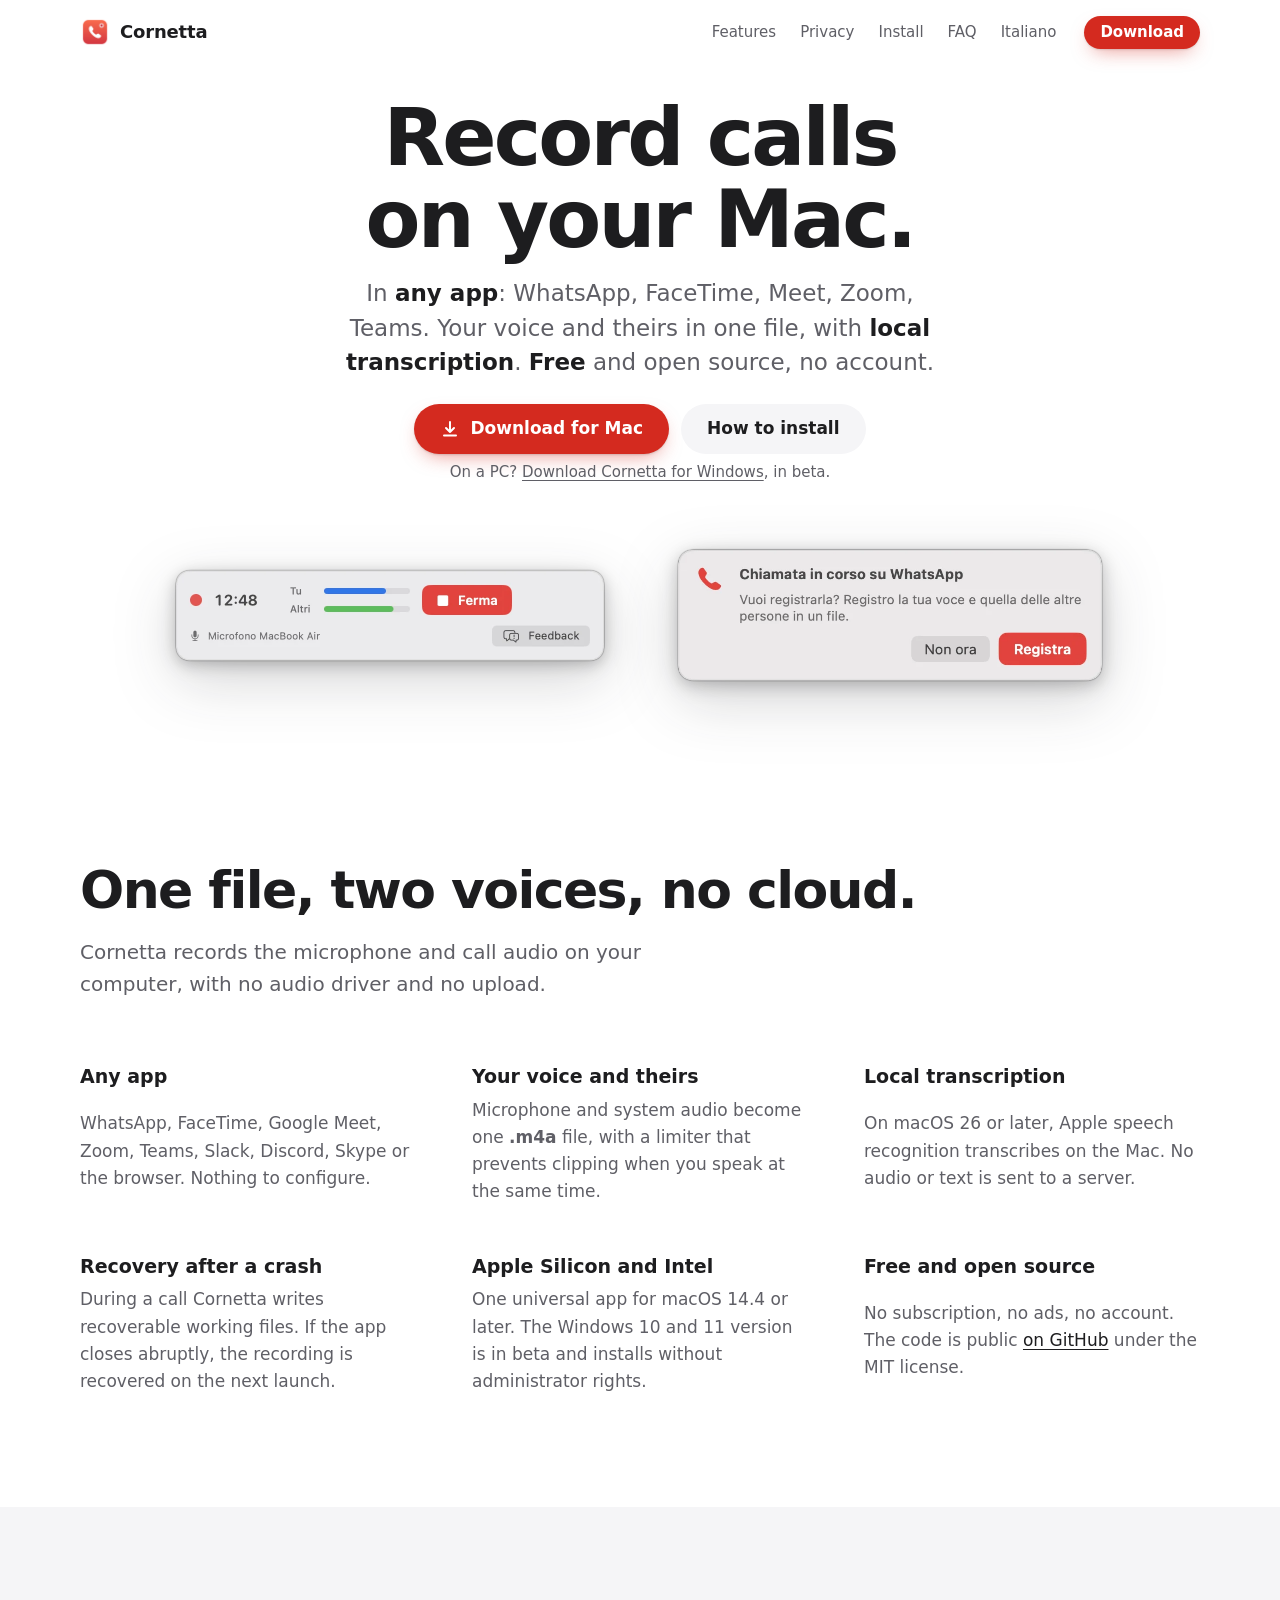
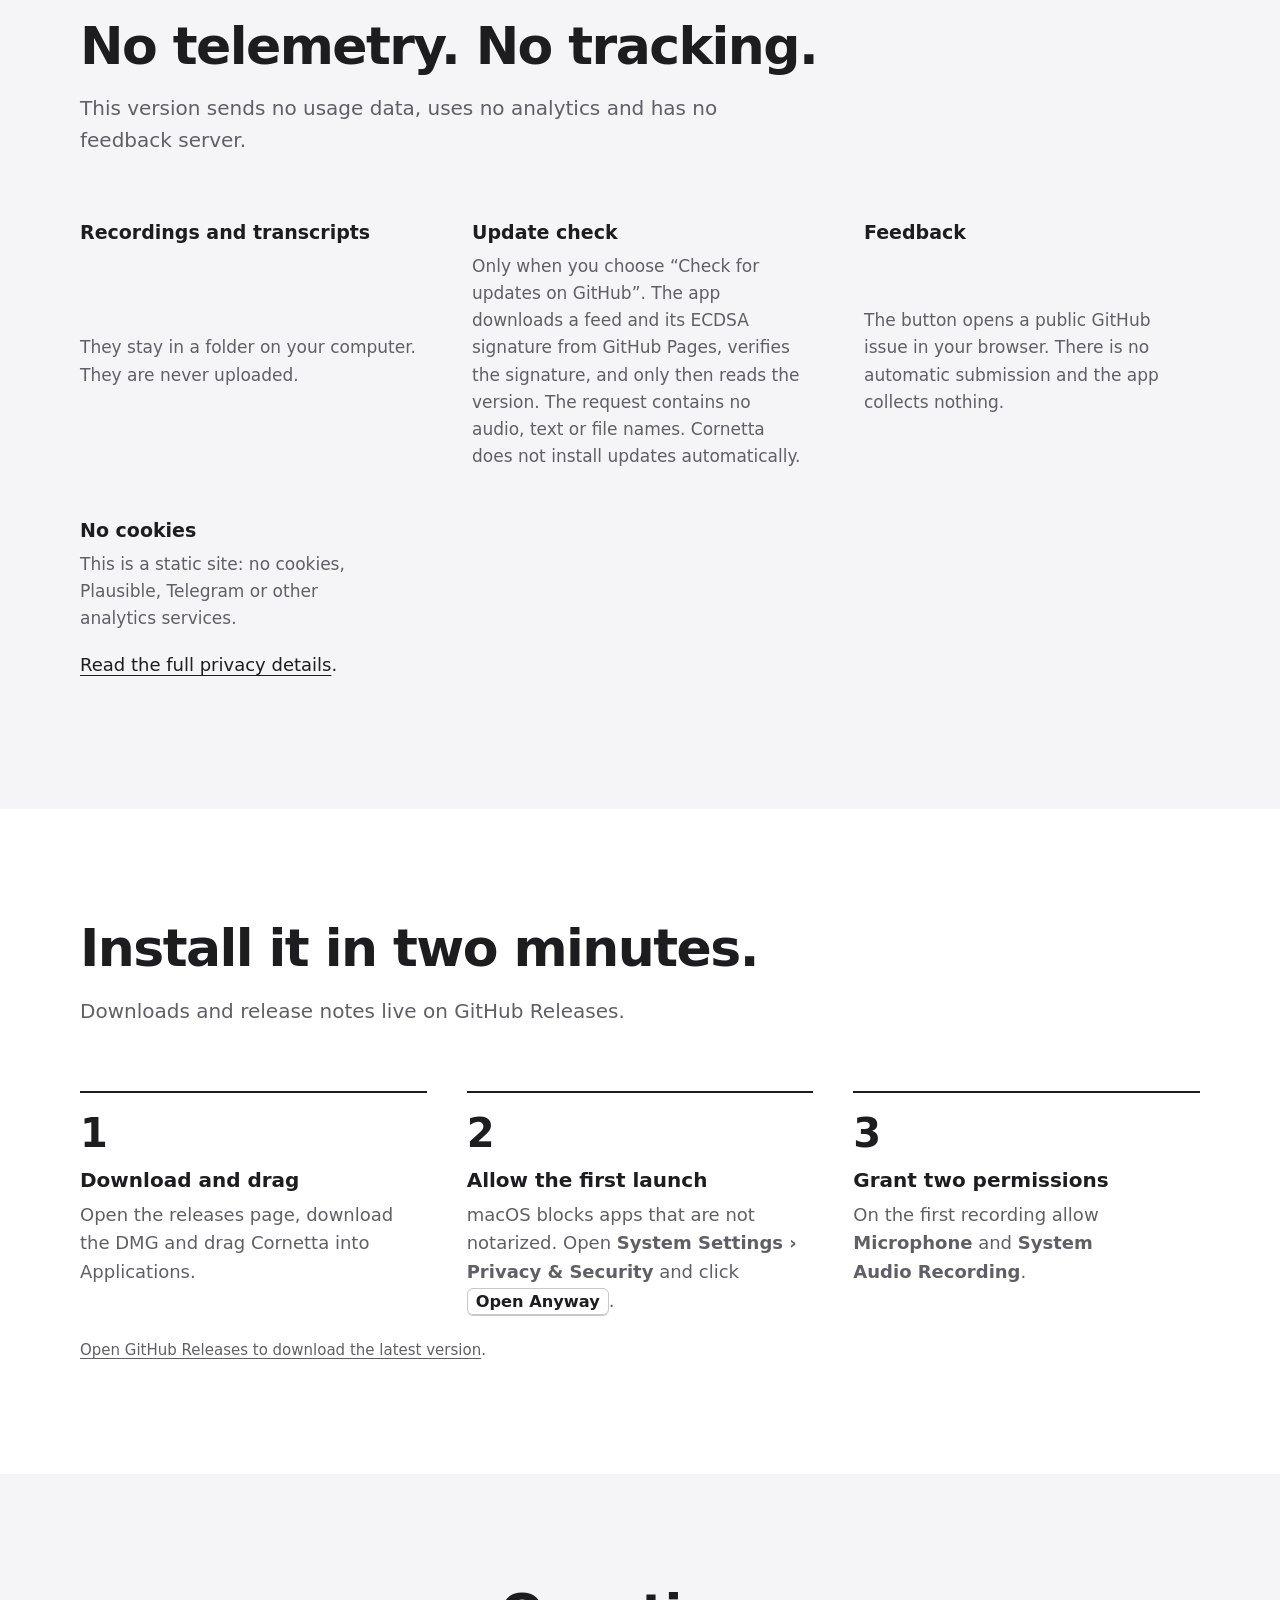
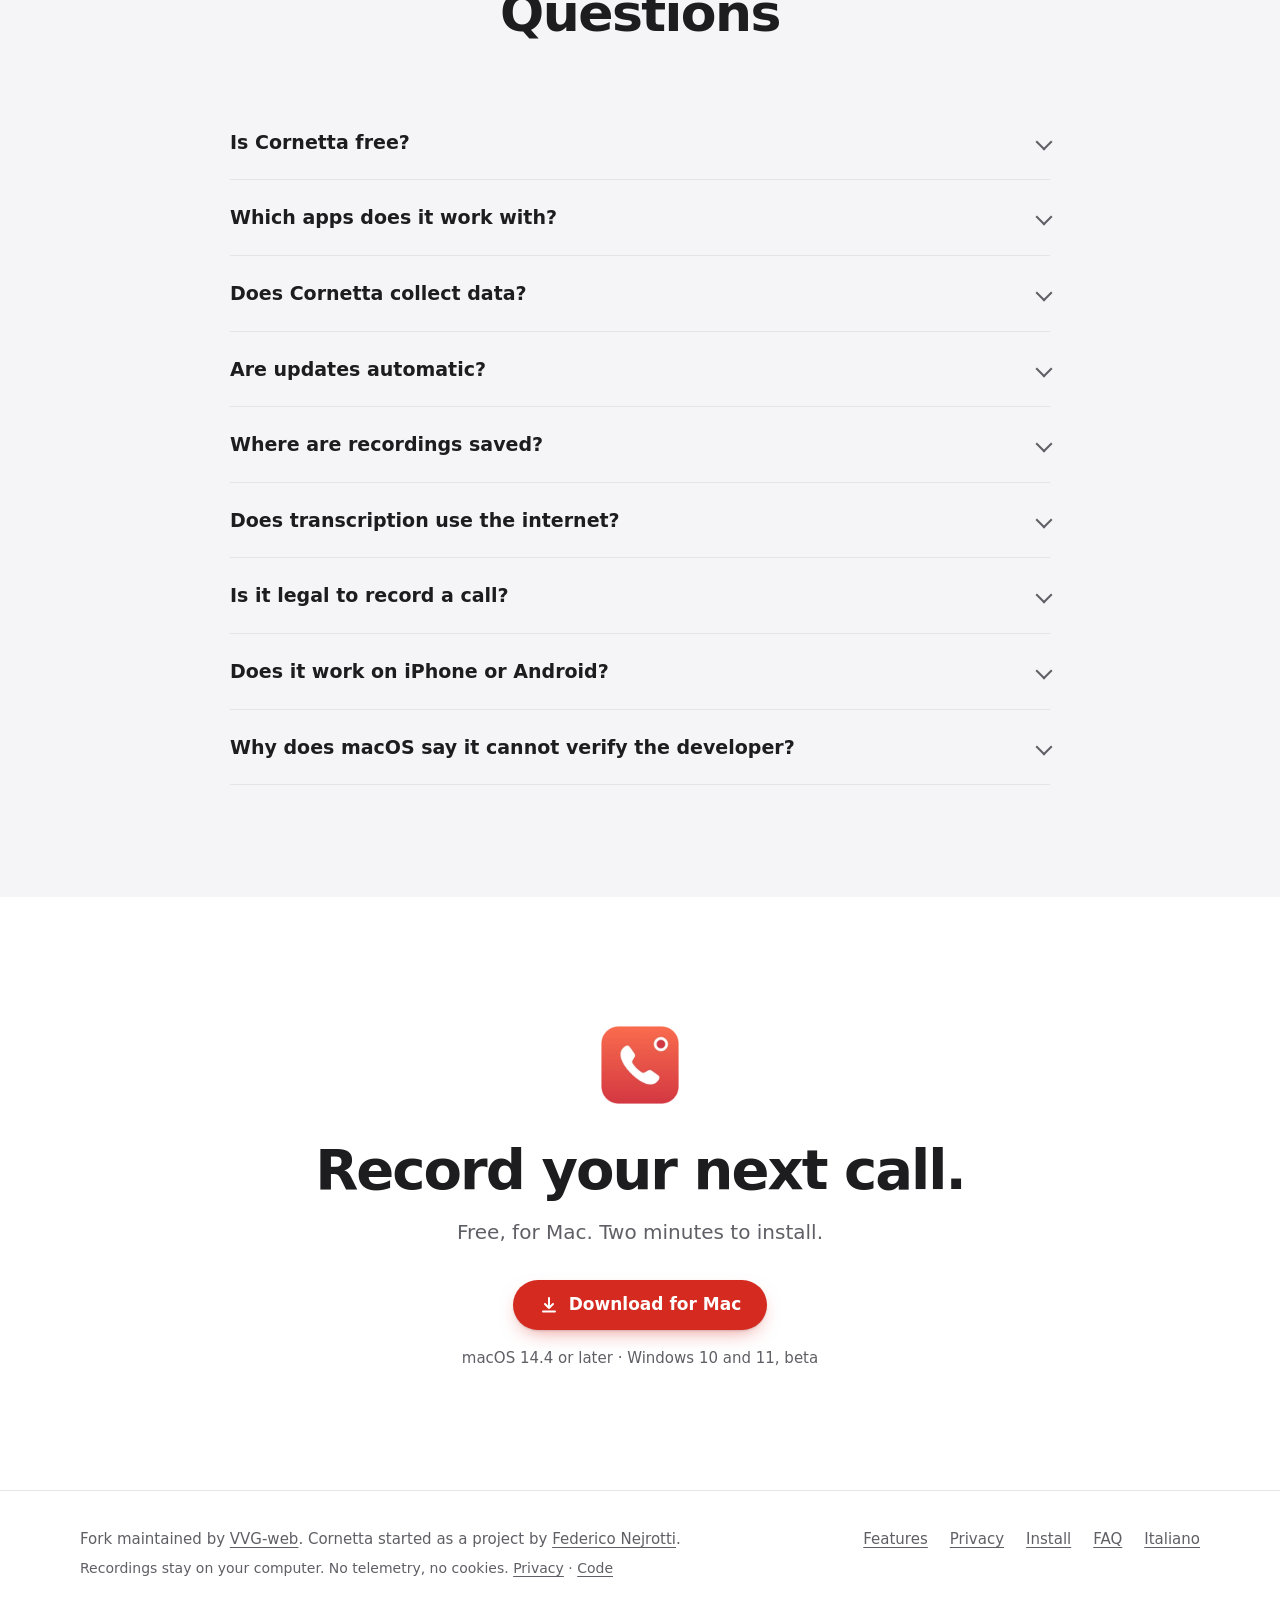
==== commit 8c08d74d: "Add signed update feed and GitHub Pages metadata - verify an ECDSA P-256 signed feed before reading " ====
--- a/site/en/index.html
+++ b/site/en/index.html
@@ -80,7 +80,7 @@
       </div>
       <ul class="details">
         <li><h3>Recordings and transcripts</h3><p>They stay in a folder on your computer. They are never uploaded.</p></li>
-        <li><h3>Update check</h3><p>Only when you choose “Check for updates on GitHub”. The request goes to GitHub and contains no audio, text or file names. Cornetta does not install updates automatically.</p></li>
+        <li><h3>Update check</h3><p>Only when you choose “Check for updates on GitHub”. The app downloads a feed and its ECDSA signature from GitHub Pages, verifies the signature, and only then reads the version. The request contains no audio, text or file names. Cornetta does not install updates automatically.</p></li>
         <li><h3>Feedback</h3><p>The button opens a public GitHub issue in your browser. There is no automatic submission and the app collects nothing.</p></li>
         <li><h3>No cookies</h3><p>This is a static site: no cookies, Plausible, Telegram or other analytics services.</p></li>
       </ul>
@@ -115,7 +115,7 @@
         <details><summary>Is Cornetta free?</summary><div class="answer"><p>Yes. Free, with no account, no subscription and no ads.</p></div></details>
         <details><summary>Which apps does it work with?</summary><div class="answer"><p>Any app that uses your computer's microphone and audio: WhatsApp, FaceTime, Google Meet, Zoom, Microsoft Teams, Slack, Discord, Skype and calls in the browser.</p></div></details>
         <details><summary>Does Cornetta collect data?</summary><div class="answer"><p>No. This version has no telemetry, analytics, cookies or feedback server. The only connection is one you start: the manual GitHub release check or opening a GitHub issue.</p><p>Audio and transcripts never leave your computer.</p></div></details>
-        <details><summary>Are updates automatic?</summary><div class="answer"><p>No. Choose <strong>Check for updates on GitHub…</strong> from the menu: Cornetta compares the installed version with the latest release and, if there is a new one, opens the GitHub page. It does not download or install anything automatically.</p></div></details>
+        <details><summary>Are updates automatic?</summary><div class="answer"><p>No. Choose <strong>Check for updates on GitHub…</strong> from the menu: Cornetta downloads a signed feed from GitHub Pages, verifies its ECDSA P-256 signature with the public key embedded in the app, compares the version and, if there is a new one, opens the GitHub page. It does not download or install anything automatically.</p></div></details>
         <details><summary>Where are recordings saved?</summary><div class="answer"><p>In <strong>Music › Cornetta</strong>, as .m4a files (AAC, 48 kHz, stereo) named with date and time. They stay on your computer.</p></div></details>
         <details><summary>Does transcription use the internet?</summary><div class="answer"><p>No. On macOS 26 or later it uses Apple speech recognition on the Mac. The system may download a language model once, but the call content is never sent to Cornetta.</p></div></details>
         <details><summary>Is it legal to record a call?</summary><div class="answer"><p>It depends on where you live. In Italy and other one-party-consent places you may record a conversation you take part in for personal use; sharing it without consent is not allowed. Other countries and some US states require everyone's consent. Check your local law before recording.</p></div></details>
